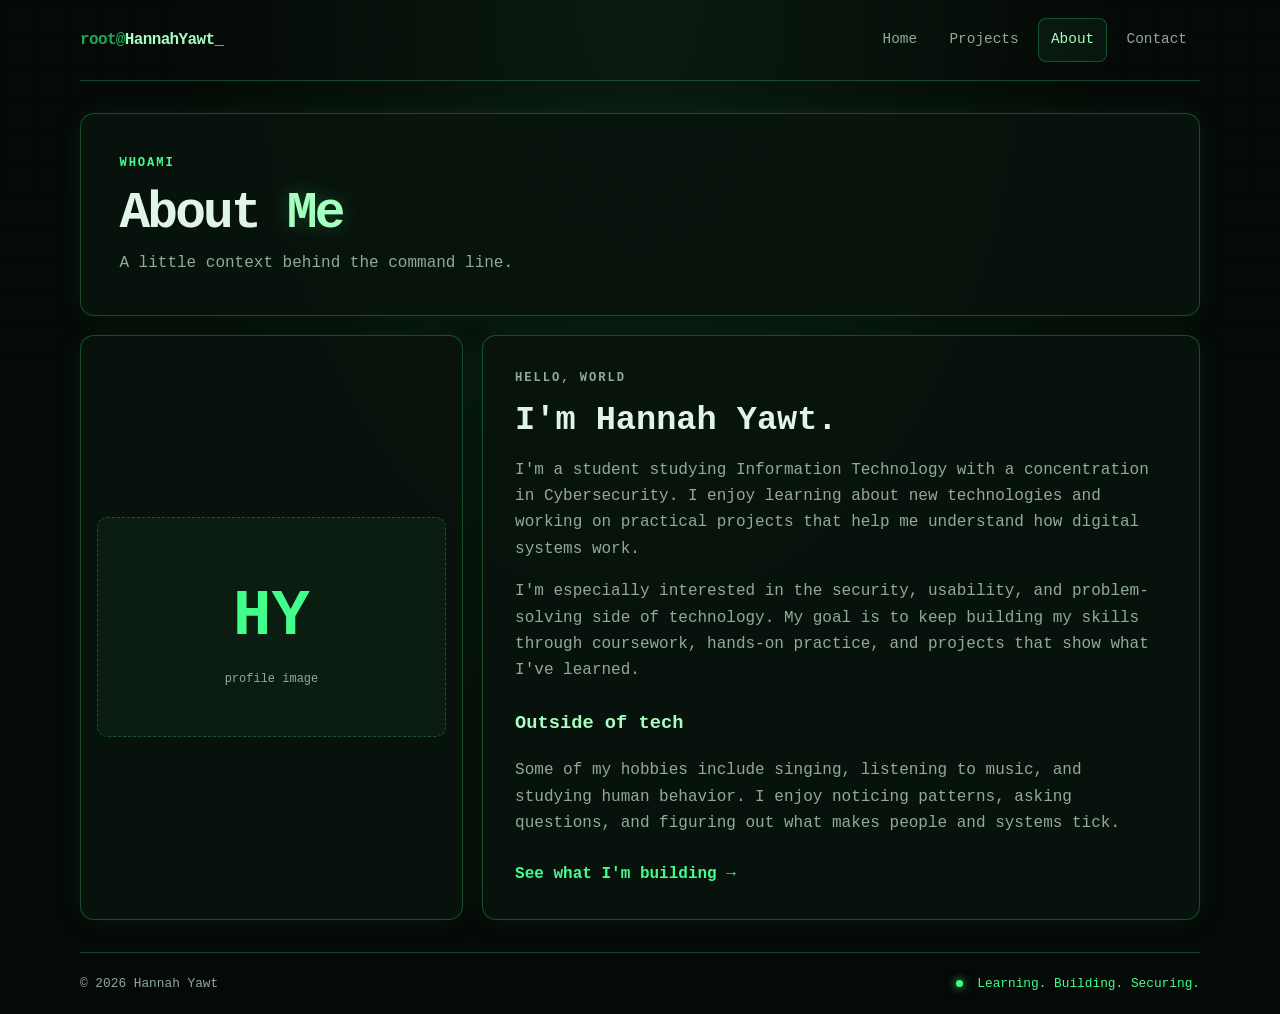
==== about.html @ 162d1207 "Add about.html with personal information" ====
<!DOCTYPE html>
<html lang="en">
<head>
  <meta charset="UTF-8"><meta name="viewport" content="width=device-width, initial-scale=1.0">
  <meta name="description" content="Learn about Hannah Yawt, an Information Technology student focusing on cybersecurity.">
  <title>About | Hannah Yawt</title><link rel="stylesheet" href="style.css"><script src="script.js" defer></script>
</head>
<body>
  <div class="matrix-overlay" aria-hidden="true"></div>
  <header class="site-header"><a class="brand" href="index.html"><span class="prompt">root@</span>HannahYawt<span class="cursor">_</span></a><button class="menu-toggle" id="menu-toggle" aria-expanded="false" aria-controls="primary-nav">☰ Menu</button><nav class="primary-nav" id="primary-nav" aria-label="Main navigation"><a href="index.html">Home</a><a href="projects.html">Projects</a><a class="active" href="about.html">About</a><a href="contact.html">Contact</a></nav></header>
  <main class="container page-content">
    <section class="page-title panel"><p class="eyebrow">WHOAMI</p><h1>About <span class="neon">Me</span></h1><p class="muted">A little context behind the command line.</p></section>
    <section class="about-layout">
      <div class="panel about-image-wrap"><img class="profile-image" src="profile.pic.JPEG" alt="Hannah smiling in a blue shirt" onerror="this.style.display='none'; document.getElementById('profile-placeholder').hidden=false;"><div id="profile-placeholder" class="profile-placeholder" hidden>HY<span>profile image</span></div></div>
      <article class="panel content-panel"><p class="eyebrow">HELLO, WORLD</p><h2>I'm Hannah Yawt.</h2><p>I'm a student studying Information Technology with a concentration in Cybersecurity. I enjoy learning about new technologies and working on practical projects that help me understand how digital systems work.</p><p>I'm especially interested in the security, usability, and problem-solving side of technology. My goal is to keep building my skills through coursework, hands-on practice, and projects that show what I've learned.</p><h3>Outside of tech</h3><p>Some of my hobbies include singing, listening to music, and studying human behavior. I enjoy noticing patterns, asking questions, and figuring out what makes people and systems tick.</p><a class="text-link" href="projects.html">See what I'm building →</a></article>
    </section>
  </main>
  <footer class="site-footer"><p>© 2026 Hannah Yawt</p><p class="footer-status"><span class="status-dot"></span> Learning. Building. Securing.</p></footer>
</body>
</html>
---- style.css ----
/* Hannah Yawt — Matrix-inspired responsive portfolio
   Assignment concepts: Flexbox, CSS Grid, responsive media queries. */
:root {
  --bg: #050907;
  --panel: rgba(9, 20, 14, 0.92);
  --panel-light: rgba(12, 31, 19, 0.88);
  --green: #42ff8b;
  --green-bright: #a5ffbf;
  --green-dim: #1ba957;
  --text: #e0f5e7;
  --muted: #91aa99;
  --border: rgba(66, 255, 139, 0.25);
  --shadow: 0 0 28px rgba(25, 255, 110, 0.08);
  --radius: 14px;
  --content-width: 1120px;
}
* { box-sizing: border-box; }
html { scroll-behavior: smooth; }
body {
  margin: 0; min-height: 100vh; display: flex; flex-direction: column;
  background: radial-gradient(ellipse at top, #0a1b10 0%, var(--bg) 52%);
  color: var(--text); font-family: "Consolas", "SFMono-Regular", "Courier New", monospace;
  line-height: 1.65;
}
a { color: var(--green); text-decoration: none; }
a:hover, a:focus-visible { color: var(--green-bright); text-shadow: 0 0 10px rgba(66,255,139,.35); }
button, input { font: inherit; }
button, a { -webkit-tap-highlight-color: transparent; }
:focus-visible { outline: 2px solid var(--green-bright); outline-offset: 4px; }
.matrix-overlay { position: fixed; inset: 0; pointer-events: none; z-index: -1; opacity: .12; background-image: linear-gradient(rgba(66,255,139,.06) 1px, transparent 1px), linear-gradient(90deg, rgba(66,255,139,.04) 1px, transparent 1px); background-size: 32px 32px; mask-image: linear-gradient(to bottom, black, transparent 85%); }
.site-header { width: min(100% - 2rem, var(--content-width)); margin: 0 auto; padding: 1.15rem 0; display: flex; align-items: center; justify-content: space-between; gap: 1rem; border-bottom: 1px solid var(--border); }
.brand { font-weight: 800; color: var(--green-bright); letter-spacing: -.04em; white-space: nowrap; }
.prompt { color: var(--green-dim); }
.cursor { color: var(--green); animation: blink 1.1s steps(2, start) infinite; }
@keyframes blink { to { visibility: hidden; } }
.primary-nav { display: flex; align-items: center; flex-wrap: wrap; gap: .4rem; }
.primary-nav a { padding: .55rem .75rem; color: var(--muted); border: 1px solid transparent; border-radius: 8px; font-size: .9rem; }
.primary-nav a:hover, .primary-nav a.active { color: var(--green-bright); border-color: var(--border); background: rgba(66,255,139,.06); }
.menu-toggle { display: none; background: transparent; color: var(--green); border: 1px solid var(--border); border-radius: 8px; padding: .45rem .65rem; cursor: pointer; }
.container { width: min(100% - 2rem, var(--content-width)); margin: 0 auto; flex: 1; }
.hero { margin-top: 2.2rem; padding: clamp(1.5rem, 5vw, 4rem); }
.panel { background: var(--panel); border: 1px solid var(--border); border-radius: var(--radius); box-shadow: var(--shadow); }
.eyebrow { color: var(--green); letter-spacing: .16em; font-size: .76rem; font-weight: 700; }
h1, h2, h3, p { margin-top: 0; }
h1 { font-size: clamp(2.1rem, 6vw, 4.1rem); line-height: 1.12; margin-bottom: 1rem; letter-spacing: -.055em; }
h2 { line-height: 1.25; font-size: clamp(1.45rem, 3vw, 2.1rem); }
h3 { color: var(--green-bright); }
.neon { color: var(--green-bright); text-shadow: 0 0 22px rgba(66,255,139,.23); }
.hero-copy { font-size: clamp(1.05rem, 2vw, 1.3rem); color: var(--green-bright); margin-bottom: .4rem; }
.muted { color: var(--muted); }
.hero-actions, .contact-links { display: flex; flex-wrap: wrap; gap: .8rem; margin-top: 1.5rem; }
.button { display: inline-flex; align-items: center; justify-content: center; gap: .5rem; background: var(--green); color: #041008; font-weight: 800; padding: .75rem 1rem; border: 1px solid var(--green); border-radius: 8px; transition: transform .15s ease, box-shadow .15s ease; }
.button:hover { color: #041008; transform: translateY(-2px); box-shadow: 0 0 22px rgba(66,255,139,.25); }
.button-ghost { color: var(--green); background: transparent; }
.button-ghost:hover { color: var(--green-bright); }
.terminal { margin-top: 1.25rem; overflow: hidden; }
.terminal-bar { display: flex; align-items: center; gap: .8rem; padding: .8rem 1rem; background: rgba(66,255,139,.07); border-bottom: 1px solid var(--border); color: var(--muted); font-size: .82rem; }
.terminal-dots { display: flex; gap: .35rem; }
.terminal-dots i { display: block; width: .58rem; height: .58rem; border-radius: 50%; background: var(--green-dim); }
.terminal-dots i:nth-child(2) { opacity: .65; }.terminal-dots i:nth-child(3) { opacity: .35; }
.terminal-status { margin-left: auto; color: var(--green); font-size: .72rem; }
.terminal-body { padding: 1.1rem; }
.terminal-intro { color: var(--muted); }
.terminal-output { min-height: 2rem; overflow-wrap: anywhere; }
.terminal-output p { margin-bottom: .5rem; }
.terminal-user { color: var(--green); font-weight: 700; }
code { color: var(--green-bright); background: rgba(66,255,139,.08); border-radius: 4px; padding: .1rem .3rem; }
.terminal-form { display: flex; align-items: center; gap: .6rem; border-top: 1px solid var(--border); padding-top: .9rem; margin-top: .9rem; }
.terminal-form input { min-width: 0; flex: 1; border: 0; outline: 0; background: transparent; color: var(--text); padding: .3rem; }
.terminal-form input::placeholder { color: #627e6b; }
.run-button { background: transparent; color: var(--green); border: 1px solid var(--border); border-radius: 6px; padding: .35rem .6rem; cursor: pointer; }
.run-button:hover { background: rgba(66,255,139,.1); }
.terminal-note, .small-text { color: #718c79; font-size: .75rem; margin: .9rem 0 0; }
.section-block { margin-top: 3.5rem; }
.section-heading { margin-bottom: 1rem; }
.section-heading h2 { margin-bottom: 0; }
.card-grid { display: grid; grid-template-columns: repeat(3, minmax(0, 1fr)); gap: 1rem; }
.feature-card, .project-card { padding: 1.35rem; min-width: 0; }
.feature-card p, .project-card p, .content-panel p { color: var(--muted); }
.card-icon { display: inline-flex; align-items: center; justify-content: center; width: 2.5rem; height: 2.5rem; margin-bottom: 1rem; border: 1px solid var(--border); border-radius: 10px; color: var(--green); font-size: 1.4rem; }
.callout { margin: 2.2rem 0 3rem; padding: 1.5rem; display: flex; justify-content: space-between; align-items: center; gap: 1.5rem; }
.callout h2 { margin-bottom: .5rem; }.callout p:last-child { margin-bottom: 0; }
.site-footer { width: min(100% - 2rem, var(--content-width)); margin: 2rem auto 0; padding: 1.25rem 0; display: flex; justify-content: space-between; align-items: center; gap: 1rem; flex-wrap: wrap; border-top: 1px solid var(--border); color: var(--muted); font-size: .8rem; }
.site-footer p { margin: 0; }.footer-divider { color: var(--green-dim); padding: 0 .35rem; }.footer-status { color: var(--green); }.status-dot { display: inline-block; width: .45rem; height: .45rem; background: var(--green); border-radius: 50%; margin-right: .4rem; box-shadow: 0 0 8px var(--green); }
.page-content { padding-top: 2rem; }
.page-title { padding: clamp(1.3rem, 4vw, 2.4rem); margin-bottom: 1.2rem; }
.page-title h1 { font-size: clamp(2rem, 5vw, 3.2rem); margin-bottom: .5rem; }.page-title p:last-child { margin-bottom: 0; }
.about-layout, .contact-layout { display: grid; grid-template-columns: minmax(220px, .8fr) minmax(0, 1.5fr); gap: 1.2rem; align-items: stretch; }
.about-image-wrap { padding: 1rem; display: flex; align-items: center; justify-content: center; min-height: 280px; }
.profile-image { display: block; width: 100%; max-height: 420px; object-fit: cover; border-radius: 10px; border: 1px solid var(--border); }
.profile-placeholder { min-height: 220px; width: 100%; display: flex; flex-direction: column; justify-content: center; align-items: center; color: var(--green); font-size: 4rem; font-weight: 800; background: var(--panel-light); border: 1px dashed var(--border); border-radius: 10px; }
.profile-placeholder span { font-size: .75rem; color: var(--muted); font-weight: 400; }
.content-panel { padding: clamp(1.2rem, 3vw, 2rem); }.content-panel h2 { margin-bottom: .9rem; }.content-panel h3 { margin-top: 1.5rem; }
.text-link { display: inline-block; margin-top: .5rem; font-weight: 700; }
.project-topline { display: flex; justify-content: space-between; align-items: center; gap: .5rem; margin-bottom: 1rem; }
.project-type { color: var(--green); font-size: .7rem; letter-spacing: .1em; }.project-symbol { color: #41694e; font-size: 1.2rem; }
.project-card h2 { font-size: 1.35rem; }.project-grid { margin-bottom: 1rem; }
.tag-list { display: flex; flex-wrap: wrap; gap: .45rem; list-style: none; padding: 0; margin: 1rem 0; }
.tag-list li { color: var(--green-bright); border: 1px solid var(--border); border-radius: 5px; padding: .18rem .45rem; font-size: .72rem; }
.edit-note { color: var(--muted); font-size: .8rem; }
.contact-layout { grid-template-columns: minmax(0, 1.5fr) minmax(220px, .8fr); }.contact-aside { padding: 1.4rem; }.contact-aside p { color: var(--muted); }
.sr-only { position: absolute; width: 1px; height: 1px; padding: 0; margin: -1px; overflow: hidden; clip: rect(0,0,0,0); white-space: nowrap; border: 0; }
@media (max-width: 760px) {
  .site-header { flex-wrap: wrap; }
  .menu-toggle { display: block; }
  .primary-nav { display: none; width: 100%; flex-direction: column; align-items: stretch; padding-top: .5rem; }
  .primary-nav.open { display: flex; }
  .primary-nav a { padding: .75rem; }
  .card-grid { grid-template-columns: repeat(2, minmax(0, 1fr)); }
  .about-layout, .contact-layout { grid-template-columns: 1fr; }
  .about-image-wrap { min-height: 220px; }
  .profile-image { max-height: 360px; width: auto; max-width: 100%; }
  .callout { align-items: flex-start; flex-direction: column; }
}
@media (max-width: 520px) {
  .container, .site-header, .site-footer { width: min(100% - 1.1rem, var(--content-width)); }
  .site-header { padding: .8rem 0; }
  .brand { font-size: .92rem; }
  .hero { margin-top: 1rem; padding: 1.2rem; }
  .card-grid { grid-template-columns: 1fr; }
  .terminal-bar { gap: .45rem; padding: .7rem; font-size: .7rem; }
  .terminal-form { flex-wrap: wrap; }
  .terminal-form input { flex-basis: 55%; }
  .run-button { margin-left: auto; }
  .hero-actions .button { width: 100%; }
  .site-footer { align-items: flex-start; flex-direction: column; }
}
@media (prefers-reduced-motion: reduce) {
  *, *::before, *::after { scroll-behavior: auto !important; animation-duration: .01ms !important; animation-iteration-count: 1 !important; transition-duration: .01ms !important; }
}
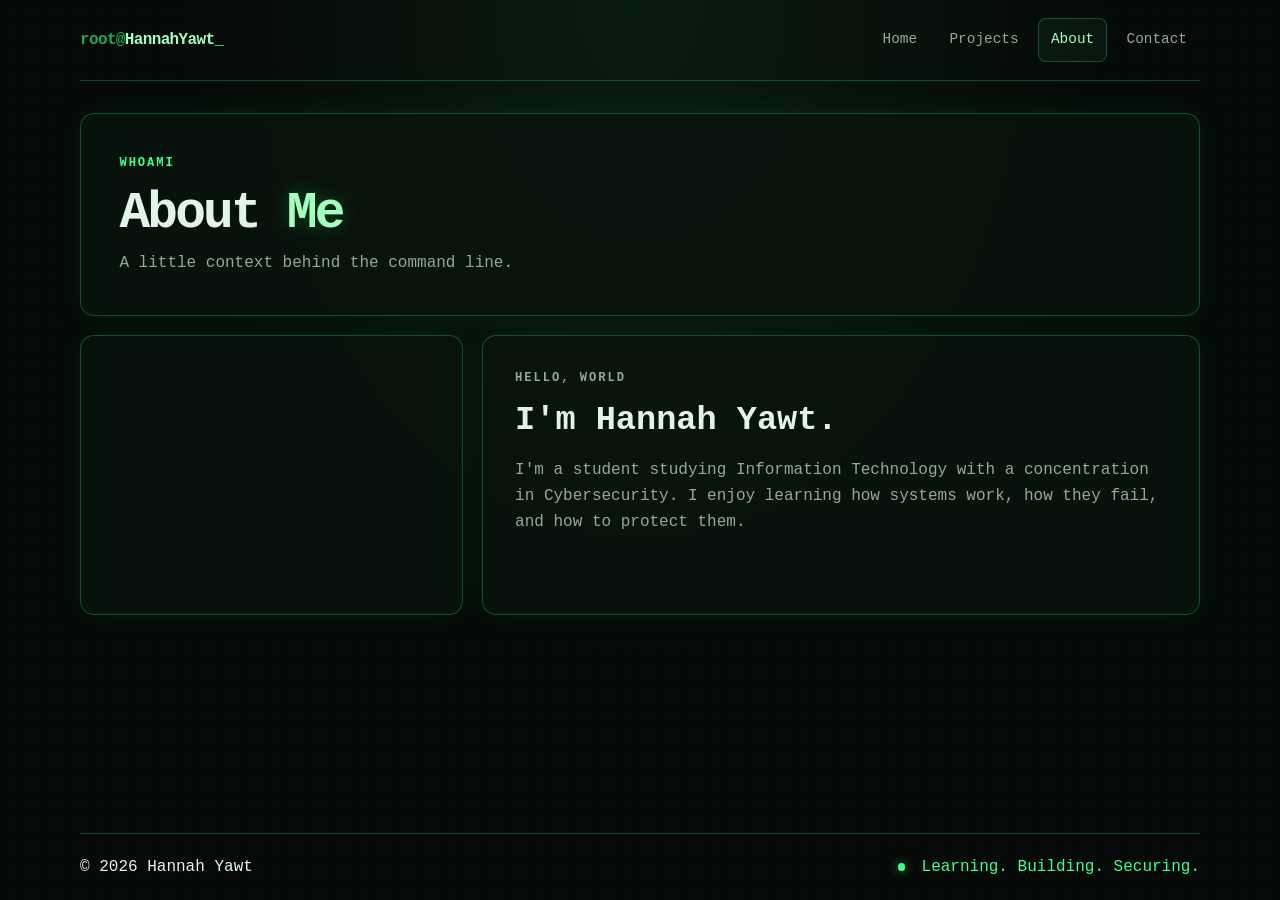
==== commit 849e9e34: "Improve accessibility across all portfolio pages by adding clear menu labels and descriptive aria-la" ====
--- a/about.html
+++ b/about.html
@@ -7,12 +7,12 @@
 </head>
 <body>
   <div class="matrix-overlay" aria-hidden="true"></div>
-  <header class="site-header"><a class="brand" href="index.html"><span class="prompt">root@</span>HannahYawt<span class="cursor">_</span></a><button class="menu-toggle" id="menu-toggle" aria-expanded="false" aria-controls="primary-nav">☰ Menu</button><nav class="primary-nav" id="primary-nav" aria-label="Main navigation"><a href="index.html">Home</a><a href="projects.html">Projects</a><a class="active" href="about.html">About</a><a href="contact.html">Contact</a></nav></header>
+  <header class="site-header"><a class="brand" href="index.html"><span class="prompt">root@</span>HannahYawt<span class="cursor">_</span></a><button class="menu-toggle" id="menu-toggle" aria-controls="primary-nav" aria-expanded="false" aria-label="Toggle Navigation Menu"><span class="menu-icon" aria-hidden="true">☰</span> Menu</button><nav class="primary-nav" id="primary-nav" aria-label="Main navigation"><a href="index.html">Home</a><a href="projects.html">Projects</a><a class="active" href="about.html">About</a><a href="contact.html">Contact</a></nav></header>
   <main class="container page-content">
     <section class="page-title panel"><p class="eyebrow">WHOAMI</p><h1>About <span class="neon">Me</span></h1><p class="muted">A little context behind the command line.</p></section>
     <section class="about-layout">
-      <div class="panel about-image-wrap"><img class="profile-image" src="profile.pic.JPEG" alt="Hannah smiling in a blue shirt" onerror="this.style.display='none'; document.getElementById('profile-placeholder').hidden=false;"><div id="profile-placeholder" class="profile-placeholder" hidden>HY<span>profile image</span></div></div>
-      <article class="panel content-panel"><p class="eyebrow">HELLO, WORLD</p><h2>I'm Hannah Yawt.</h2><p>I'm a student studying Information Technology with a concentration in Cybersecurity. I enjoy learning about new technologies and working on practical projects that help me understand how digital systems work.</p><p>I'm especially interested in the security, usability, and problem-solving side of technology. My goal is to keep building my skills through coursework, hands-on practice, and projects that show what I've learned.</p><h3>Outside of tech</h3><p>Some of my hobbies include singing, listening to music, and studying human behavior. I enjoy noticing patterns, asking questions, and figuring out what makes people and systems tick.</p><a class="text-link" href="projects.html">See what I'm building →</a></article>
+      <div class="panel about-image-wrap"><img class="profile-image" src="profile.pic.JPEG" alt="Hannah smiling in a blue shirt" onerror="this.style.display='none'; document.getElementById('profile-fallback').style.display='block';"></div>
+      <article class="panel content-panel"><p class="eyebrow">HELLO, WORLD</p><h2>I'm Hannah Yawt.</h2><p>I'm a student studying Information Technology with a concentration in Cybersecurity. I enjoy learning how systems work, how they fail, and how to protect them.</p></article>
     </section>
   </main>
   <footer class="site-footer"><p>© 2026 Hannah Yawt</p><p class="footer-status"><span class="status-dot"></span> Learning. Building. Securing.</p></footer>
--- a/style.css
+++ b/style.css
@@ -27,7 +27,7 @@
 button, input { font: inherit; }
 button, a { -webkit-tap-highlight-color: transparent; }
 :focus-visible { outline: 2px solid var(--green-bright); outline-offset: 4px; }
-.matrix-overlay { position: fixed; inset: 0; pointer-events: none; z-index: -1; opacity: .12; background-image: linear-gradient(rgba(66,255,139,.06) 1px, transparent 1px), linear-gradient(90deg, rgba(66,255,139,.04) 1px, transparent 1px); background-size: 32px 32px; mask-image: linear-gradient(to bottom, black, transparent 85%); }
+.matrix-overlay { position: fixed; inset: 0; pointer-events: none; z-index: -1; opacity: .12; background-image: linear-gradient(rgba(66,255,139,.06) 1px, transparent 1px), linear-gradient(90deg, rgba(66,255,139,.06) 1px, transparent 1px); background-size: 22px 22px; }
 .site-header { width: min(100% - 2rem, var(--content-width)); margin: 0 auto; padding: 1.15rem 0; display: flex; align-items: center; justify-content: space-between; gap: 1rem; border-bottom: 1px solid var(--border); }
 .brand { font-weight: 800; color: var(--green-bright); letter-spacing: -.04em; white-space: nowrap; }
 .prompt { color: var(--green-dim); }
@@ -49,7 +49,7 @@
 .hero-copy { font-size: clamp(1.05rem, 2vw, 1.3rem); color: var(--green-bright); margin-bottom: .4rem; }
 .muted { color: var(--muted); }
 .hero-actions, .contact-links { display: flex; flex-wrap: wrap; gap: .8rem; margin-top: 1.5rem; }
-.button { display: inline-flex; align-items: center; justify-content: center; gap: .5rem; background: var(--green); color: #041008; font-weight: 800; padding: .75rem 1rem; border: 1px solid var(--green); border-radius: 8px; transition: transform .15s ease, box-shadow .15s ease; }
+.button { display: inline-flex; align-items: center; justify-content: center; gap: .5rem; background: var(--green); color: #041008; font-weight: 800; padding: .75rem 1rem; border: 1px solid var(--green); border-radius: 10px; transition: transform .2s ease, box-shadow .2s ease; }
 .button:hover { color: #041008; transform: translateY(-2px); box-shadow: 0 0 22px rgba(66,255,139,.25); }
 .button-ghost { color: var(--green); background: transparent; }
 .button-ghost:hover { color: var(--green-bright); }
@@ -77,18 +77,18 @@
 .card-grid { display: grid; grid-template-columns: repeat(3, minmax(0, 1fr)); gap: 1rem; }
 .feature-card, .project-card { padding: 1.35rem; min-width: 0; }
 .feature-card p, .project-card p, .content-panel p { color: var(--muted); }
-.card-icon { display: inline-flex; align-items: center; justify-content: center; width: 2.5rem; height: 2.5rem; margin-bottom: 1rem; border: 1px solid var(--border); border-radius: 10px; color: var(--green); font-size: 1.4rem; }
+.card-icon { display: inline-flex; align-items: center; justify-content: center; width: 2.5rem; height: 2.5rem; margin-bottom: 1rem; border: 1px solid var(--border); border-radius: 10px; color: var(--green-bright); background: rgba(66,255,139,.06); font-size: 1.2rem; }
 .callout { margin: 2.2rem 0 3rem; padding: 1.5rem; display: flex; justify-content: space-between; align-items: center; gap: 1.5rem; }
 .callout h2 { margin-bottom: .5rem; }.callout p:last-child { margin-bottom: 0; }
-.site-footer { width: min(100% - 2rem, var(--content-width)); margin: 2rem auto 0; padding: 1.25rem 0; display: flex; justify-content: space-between; align-items: center; gap: 1rem; flex-wrap: wrap; border-top: 1px solid var(--border); color: var(--muted); font-size: .8rem; }
-.site-footer p { margin: 0; }.footer-divider { color: var(--green-dim); padding: 0 .35rem; }.footer-status { color: var(--green); }.status-dot { display: inline-block; width: .45rem; height: .45rem; background: var(--green); border-radius: 50%; margin-right: .4rem; box-shadow: 0 0 8px var(--green); }
+.site-footer { width: min(100% - 2rem, var(--content-width)); margin: 2rem auto 0; padding: 1.25rem 0; display: flex; justify-content: space-between; align-items: center; gap: 1rem; flex-wrap: wrap; border-top: 1px solid var(--border); }
+.site-footer p { margin: 0; }.footer-divider { color: var(--green-dim); padding: 0 .35rem; }.footer-status { color: var(--green); }.status-dot { display: inline-block; width: .45rem; height: .45rem; border-radius: 50%; background: var(--green); margin-right: .45rem; box-shadow: 0 0 12px rgba(66,255,139,.6); }
 .page-content { padding-top: 2rem; }
 .page-title { padding: clamp(1.3rem, 4vw, 2.4rem); margin-bottom: 1.2rem; }
 .page-title h1 { font-size: clamp(2rem, 5vw, 3.2rem); margin-bottom: .5rem; }.page-title p:last-child { margin-bottom: 0; }
 .about-layout, .contact-layout { display: grid; grid-template-columns: minmax(220px, .8fr) minmax(0, 1.5fr); gap: 1.2rem; align-items: stretch; }
 .about-image-wrap { padding: 1rem; display: flex; align-items: center; justify-content: center; min-height: 280px; }
 .profile-image { display: block; width: 100%; max-height: 420px; object-fit: cover; border-radius: 10px; border: 1px solid var(--border); }
-.profile-placeholder { min-height: 220px; width: 100%; display: flex; flex-direction: column; justify-content: center; align-items: center; color: var(--green); font-size: 4rem; font-weight: 800; background: var(--panel-light); border: 1px dashed var(--border); border-radius: 10px; }
+.profile-placeholder { min-height: 220px; width: 100%; display: flex; flex-direction: column; justify-content: center; align-items: center; color: var(--green); font-size: 4rem; font-weight: 800; border: 1px solid var(--border); border-radius: 10px; background: rgba(66,255,139,.04); }
 .profile-placeholder span { font-size: .75rem; color: var(--muted); font-weight: 400; }
 .content-panel { padding: clamp(1.2rem, 3vw, 2rem); }.content-panel h2 { margin-bottom: .9rem; }.content-panel h3 { margin-top: 1.5rem; }
 .text-link { display: inline-block; margin-top: .5rem; font-weight: 700; }
@@ -97,6 +97,13 @@
 .project-card h2 { font-size: 1.35rem; }.project-grid { margin-bottom: 1rem; }
 .tag-list { display: flex; flex-wrap: wrap; gap: .45rem; list-style: none; padding: 0; margin: 1rem 0; }
 .tag-list li { color: var(--green-bright); border: 1px solid var(--border); border-radius: 5px; padding: .18rem .45rem; font-size: .72rem; }
+.project-progress { margin-top: 1.2rem; }
+.tiny-eyebrow { letter-spacing: .12em; font-size: .62rem; margin-bottom: .65rem; }
+.snippet-row { display: grid; grid-template-columns: repeat(3, minmax(0, 1fr)); gap: .6rem; }
+.code-block { background: rgba(8, 17, 12, 0.8); border: 1px solid var(--border); border-radius: 8px; padding: .55rem .6rem; overflow: hidden; }
+.code-block span { display: inline-block; color: var(--green-dim); font-size: .68rem; letter-spacing: .08em; margin-bottom: .35rem; }
+.code-block pre { margin: 0; white-space: pre-wrap; word-break: break-word; font-size: .68rem; line-height: 1.5; color: var(--green-bright); }
+.project-note { margin-top: 1rem; margin-bottom: 0; }
 .edit-note { color: var(--muted); font-size: .8rem; }
 .contact-layout { grid-template-columns: minmax(0, 1.5fr) minmax(220px, .8fr); }.contact-aside { padding: 1.4rem; }.contact-aside p { color: var(--muted); }
 .sr-only { position: absolute; width: 1px; height: 1px; padding: 0; margin: -1px; overflow: hidden; clip: rect(0,0,0,0); white-space: nowrap; border: 0; }
@@ -111,6 +118,7 @@
   .about-image-wrap { min-height: 220px; }
   .profile-image { max-height: 360px; width: auto; max-width: 100%; }
   .callout { align-items: flex-start; flex-direction: column; }
+  .snippet-row { grid-template-columns: 1fr; }
 }
 @media (max-width: 520px) {
   .container, .site-header, .site-footer { width: min(100% - 1.1rem, var(--content-width)); }
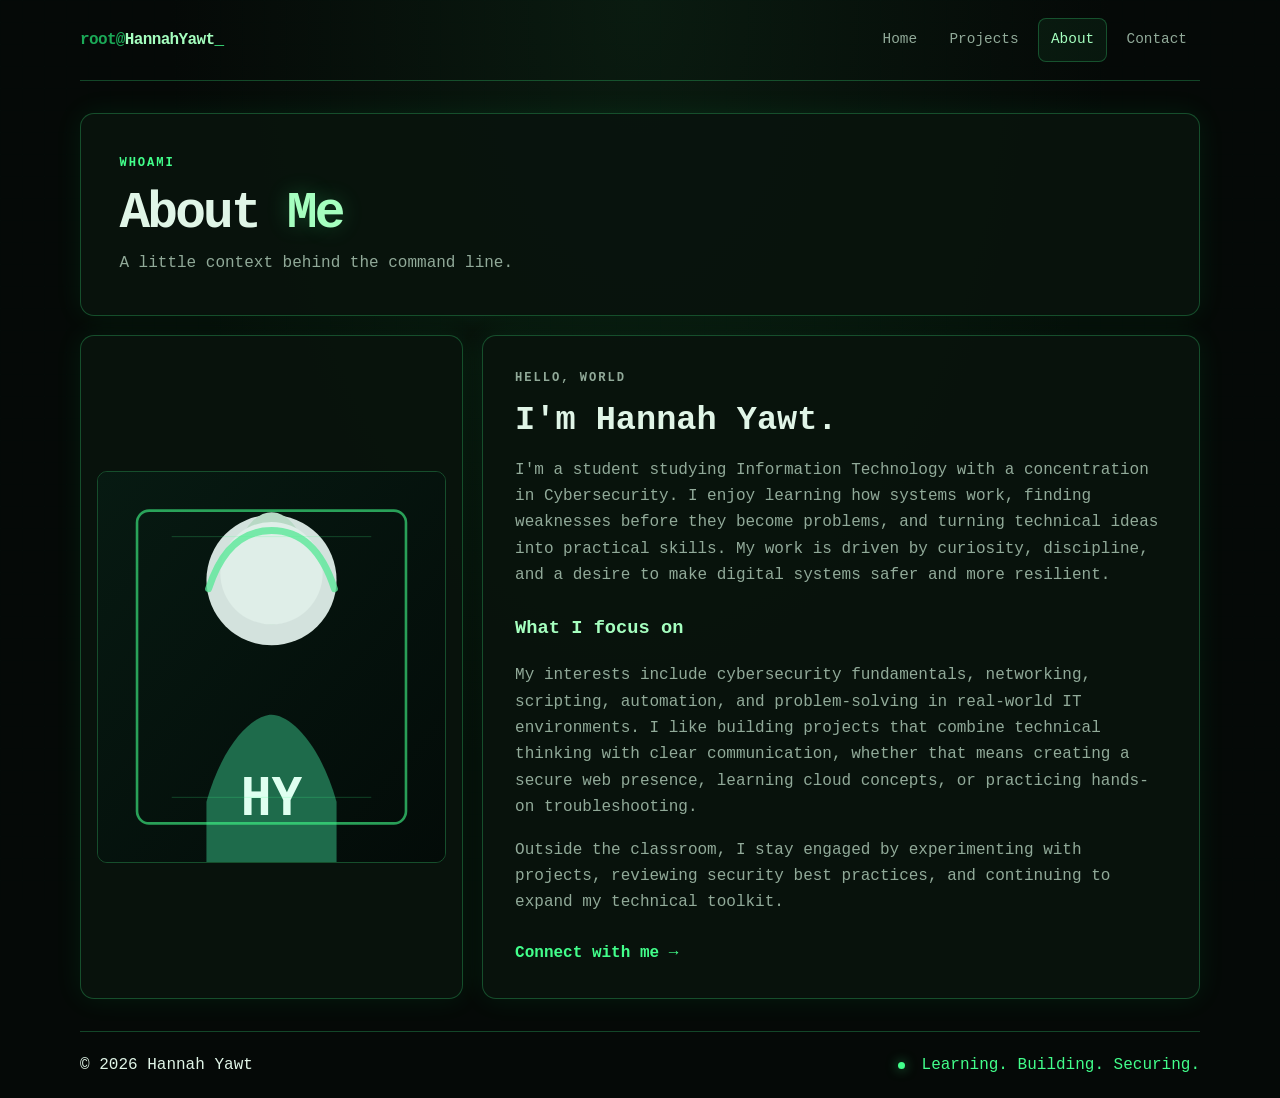
==== commit 06241212: "Fix broken About Me image by replacing the missing asset with a valid local profile placeholder imag" ====
--- a/about.html
+++ b/about.html
@@ -7,12 +7,15 @@
 </head>
 <body>
   <div class="matrix-overlay" aria-hidden="true"></div>
-  <header class="site-header"><a class="brand" href="index.html"><span class="prompt">root@</span>HannahYawt<span class="cursor">_</span></a><button class="menu-toggle" id="menu-toggle" aria-controls="primary-nav" aria-expanded="false" aria-label="Toggle Navigation Menu"><span class="menu-icon" aria-hidden="true">☰</span> Menu</button><nav class="primary-nav" id="primary-nav" aria-label="Main navigation"><a href="index.html">Home</a><a href="projects.html">Projects</a><a class="active" href="about.html">About</a><a href="contact.html">Contact</a></nav></header>
+  <header class="site-header"><a class="brand" href="index.html"><span class="prompt">root@</span>HannahYawt<span class="cursor">_</span></a><button class="menu-toggle" id="menu-toggle" aria-controls="primary-nav" aria-expanded="false" aria-label="Toggle navigation">Menu</button><nav class="primary-nav" id="primary-nav" aria-label="Main navigation"><a href="index.html">Home</a><a href="projects.html">Projects</a><a href="about.html" class="active">About</a><a href="contact.html">Contact</a></nav></header>
   <main class="container page-content">
     <section class="page-title panel"><p class="eyebrow">WHOAMI</p><h1>About <span class="neon">Me</span></h1><p class="muted">A little context behind the command line.</p></section>
     <section class="about-layout">
-      <div class="panel about-image-wrap"><img class="profile-image" src="profile.pic.JPEG" alt="Hannah smiling in a blue shirt" onerror="this.style.display='none'; document.getElementById('profile-fallback').style.display='block';"></div>
-      <article class="panel content-panel"><p class="eyebrow">HELLO, WORLD</p><h2>I'm Hannah Yawt.</h2><p>I'm a student studying Information Technology with a concentration in Cybersecurity. I enjoy learning how systems work, how they fail, and how to protect them.</p></article>
+      <div class="panel about-image-wrap">
+        <img class="profile-image" src="profile-picture.svg" alt="Hannah smiling in a blue shirt" onerror="this.style.display='none'; document.getElementById('profile-placeholder').style.display='flex';">
+        <div class="profile-placeholder" id="profile-placeholder" aria-label="Profile picture placeholder" style="display:none;"><span>HY</span></div>
+      </div>
+      <article class="panel content-panel"><p class="eyebrow">HELLO, WORLD</p><h2>I'm Hannah Yawt.</h2><p>I'm a student studying Information Technology with a concentration in Cybersecurity. I enjoy learning how systems work, finding weaknesses before they become problems, and turning technical ideas into practical skills. My work is driven by curiosity, discipline, and a desire to make digital systems safer and more resilient.</p><h3>What I focus on</h3><p>My interests include cybersecurity fundamentals, networking, scripting, automation, and problem-solving in real-world IT environments. I like building projects that combine technical thinking with clear communication, whether that means creating a secure web presence, learning cloud concepts, or practicing hands-on troubleshooting.</p><p>Outside the classroom, I stay engaged by experimenting with projects, reviewing security best practices, and continuing to expand my technical toolkit.</p><a class="text-link" href="contact.html">Connect with me →</a></article>
     </section>
   </main>
   <footer class="site-footer"><p>© 2026 Hannah Yawt</p><p class="footer-status"><span class="status-dot"></span> Learning. Building. Securing.</p></footer>
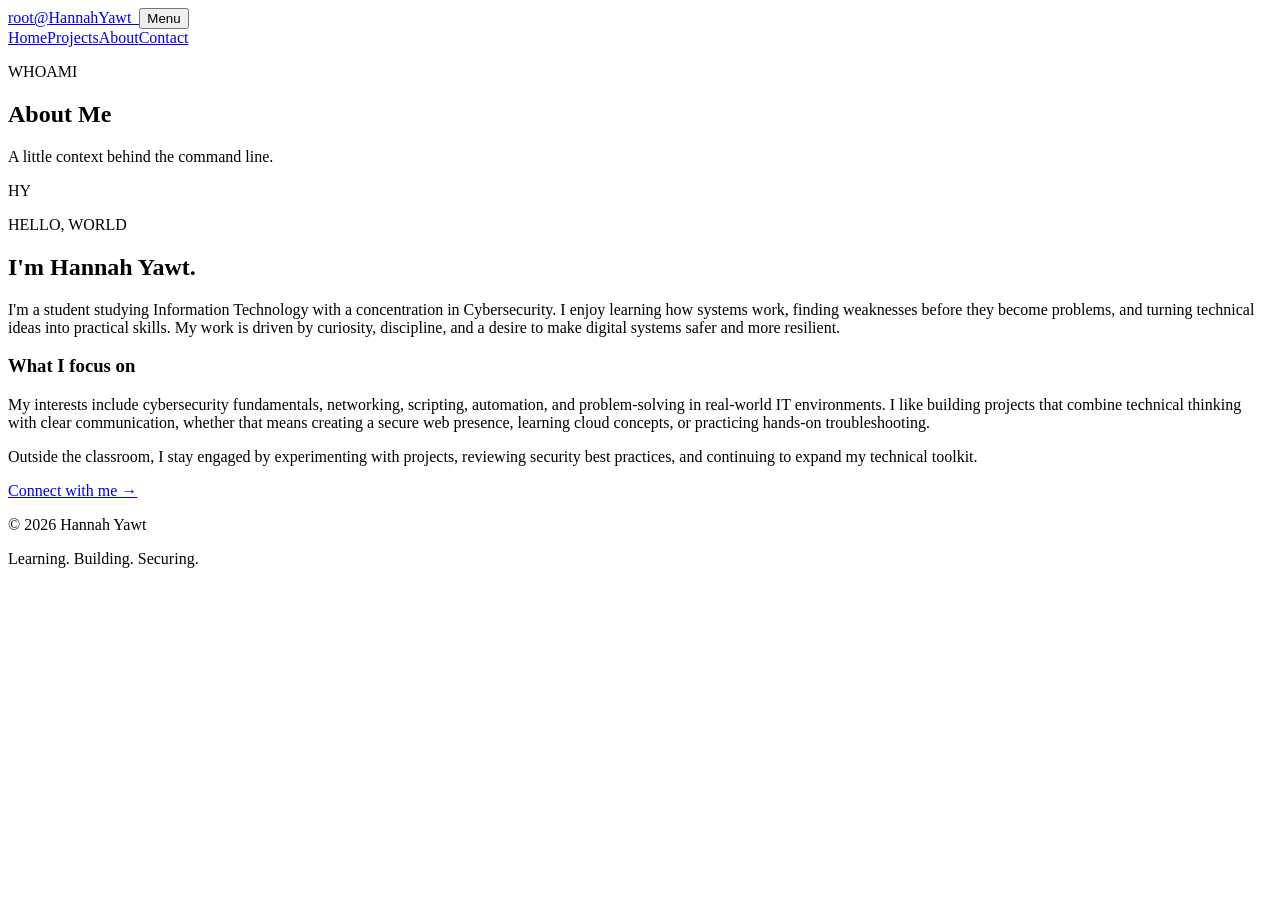
==== commit 1f5699fb: "Use a direct GitHub raw URL for the profile image so the About page reliably loads the asset in the " ====
--- a/about.html
+++ b/about.html
@@ -12,7 +12,7 @@
     <section class="page-title panel"><p class="eyebrow">WHOAMI</p><h1>About <span class="neon">Me</span></h1><p class="muted">A little context behind the command line.</p></section>
     <section class="about-layout">
       <div class="panel about-image-wrap">
-        <img class="profile-image" src="profile-picture.svg" alt="Hannah smiling in a blue shirt" onerror="this.style.display='none'; document.getElementById('profile-placeholder').style.display='flex';">
+        <img class="profile-image" src="https://raw.githubusercontent.com/YawtDevelopment/matrix-cybersecurity-portfolio/main/profile-picture.svg" alt="Hannah smiling in a blue shirt" onerror="this.style.display='none'; document.getElementById('profile-placeholder').style.display='flex';">
         <div class="profile-placeholder" id="profile-placeholder" aria-label="Profile picture placeholder" style="display:none;"><span>HY</span></div>
       </div>
       <article class="panel content-panel"><p class="eyebrow">HELLO, WORLD</p><h2>I'm Hannah Yawt.</h2><p>I'm a student studying Information Technology with a concentration in Cybersecurity. I enjoy learning how systems work, finding weaknesses before they become problems, and turning technical ideas into practical skills. My work is driven by curiosity, discipline, and a desire to make digital systems safer and more resilient.</p><h3>What I focus on</h3><p>My interests include cybersecurity fundamentals, networking, scripting, automation, and problem-solving in real-world IT environments. I like building projects that combine technical thinking with clear communication, whether that means creating a secure web presence, learning cloud concepts, or practicing hands-on troubleshooting.</p><p>Outside the classroom, I stay engaged by experimenting with projects, reviewing security best practices, and continuing to expand my technical toolkit.</p><a class="text-link" href="contact.html">Connect with me →</a></article>
--- a/style.css
+++ b/style.css
@@ -1,138 +1,428 @@
-/* Hannah Yawt — Matrix-inspired responsive portfolio
-   Assignment concepts: Flexbox, CSS Grid, responsive media queries. */
-:root {
-  --bg: #050907;
-  --panel: rgba(9, 20, 14, 0.92);
-  --panel-light: rgba(12, 31, 19, 0.88);
-  --green: #42ff8b;
-  --green-bright: #a5ffbf;
-  --green-dim: #1ba957;
-  --text: #e0f5e7;
-  --muted: #91aa99;
-  --border: rgba(66, 255, 139, 0.25);
-  --shadow: 0 0 28px rgba(25, 255, 110, 0.08);
-  --radius: 14px;
-  --content-width: 1120px;
-}
-* { box-sizing: border-box; }
-html { scroll-behavior: smooth; }
-body {
-  margin: 0; min-height: 100vh; display: flex; flex-direction: column;
-  background: radial-gradient(ellipse at top, #0a1b10 0%, var(--bg) 52%);
-  color: var(--text); font-family: "Consolas", "SFMono-Regular", "Courier New", monospace;
-  line-height: 1.65;
-}
-a { color: var(--green); text-decoration: none; }
-a:hover, a:focus-visible { color: var(--green-bright); text-shadow: 0 0 10px rgba(66,255,139,.35); }
-button, input { font: inherit; }
-button, a { -webkit-tap-highlight-color: transparent; }
-:focus-visible { outline: 2px solid var(--green-bright); outline-offset: 4px; }
-.matrix-overlay { position: fixed; inset: 0; pointer-events: none; z-index: -1; opacity: .12; background-image: linear-gradient(rgba(66,255,139,.06) 1px, transparent 1px), linear-gradient(90deg, rgba(66,255,139,.06) 1px, transparent 1px); background-size: 22px 22px; }
-.site-header { width: min(100% - 2rem, var(--content-width)); margin: 0 auto; padding: 1.15rem 0; display: flex; align-items: center; justify-content: space-between; gap: 1rem; border-bottom: 1px solid var(--border); }
-.brand { font-weight: 800; color: var(--green-bright); letter-spacing: -.04em; white-space: nowrap; }
-.prompt { color: var(--green-dim); }
-.cursor { color: var(--green); animation: blink 1.1s steps(2, start) infinite; }
-@keyframes blink { to { visibility: hidden; } }
-.primary-nav { display: flex; align-items: center; flex-wrap: wrap; gap: .4rem; }
-.primary-nav a { padding: .55rem .75rem; color: var(--muted); border: 1px solid transparent; border-radius: 8px; font-size: .9rem; }
-.primary-nav a:hover, .primary-nav a.active { color: var(--green-bright); border-color: var(--border); background: rgba(66,255,139,.06); }
-.menu-toggle { display: none; background: transparent; color: var(--green); border: 1px solid var(--border); border-radius: 8px; padding: .45rem .65rem; cursor: pointer; }
-.container { width: min(100% - 2rem, var(--content-width)); margin: 0 auto; flex: 1; }
-.hero { margin-top: 2.2rem; padding: clamp(1.5rem, 5vw, 4rem); }
-.panel { background: var(--panel); border: 1px solid var(--border); border-radius: var(--radius); box-shadow: var(--shadow); }
-.eyebrow { color: var(--green); letter-spacing: .16em; font-size: .76rem; font-weight: 700; }
-h1, h2, h3, p { margin-top: 0; }
-h1 { font-size: clamp(2.1rem, 6vw, 4.1rem); line-height: 1.12; margin-bottom: 1rem; letter-spacing: -.055em; }
-h2 { line-height: 1.25; font-size: clamp(1.45rem, 3vw, 2.1rem); }
-h3 { color: var(--green-bright); }
-.neon { color: var(--green-bright); text-shadow: 0 0 22px rgba(66,255,139,.23); }
-.hero-copy { font-size: clamp(1.05rem, 2vw, 1.3rem); color: var(--green-bright); margin-bottom: .4rem; }
-.muted { color: var(--muted); }
-.hero-actions, .contact-links { display: flex; flex-wrap: wrap; gap: .8rem; margin-top: 1.5rem; }
-.button { display: inline-flex; align-items: center; justify-content: center; gap: .5rem; background: var(--green); color: #041008; font-weight: 800; padding: .75rem 1rem; border: 1px solid var(--green); border-radius: 10px; transition: transform .2s ease, box-shadow .2s ease; }
-.button:hover { color: #041008; transform: translateY(-2px); box-shadow: 0 0 22px rgba(66,255,139,.25); }
-.button-ghost { color: var(--green); background: transparent; }
-.button-ghost:hover { color: var(--green-bright); }
-.terminal { margin-top: 1.25rem; overflow: hidden; }
-.terminal-bar { display: flex; align-items: center; gap: .8rem; padding: .8rem 1rem; background: rgba(66,255,139,.07); border-bottom: 1px solid var(--border); color: var(--muted); font-size: .82rem; }
-.terminal-dots { display: flex; gap: .35rem; }
-.terminal-dots i { display: block; width: .58rem; height: .58rem; border-radius: 50%; background: var(--green-dim); }
-.terminal-dots i:nth-child(2) { opacity: .65; }.terminal-dots i:nth-child(3) { opacity: .35; }
-.terminal-status { margin-left: auto; color: var(--green); font-size: .72rem; }
-.terminal-body { padding: 1.1rem; }
-.terminal-intro { color: var(--muted); }
-.terminal-output { min-height: 2rem; overflow-wrap: anywhere; }
-.terminal-output p { margin-bottom: .5rem; }
-.terminal-user { color: var(--green); font-weight: 700; }
-code { color: var(--green-bright); background: rgba(66,255,139,.08); border-radius: 4px; padding: .1rem .3rem; }
-.terminal-form { display: flex; align-items: center; gap: .6rem; border-top: 1px solid var(--border); padding-top: .9rem; margin-top: .9rem; }
-.terminal-form input { min-width: 0; flex: 1; border: 0; outline: 0; background: transparent; color: var(--text); padding: .3rem; }
-.terminal-form input::placeholder { color: #627e6b; }
-.run-button { background: transparent; color: var(--green); border: 1px solid var(--border); border-radius: 6px; padding: .35rem .6rem; cursor: pointer; }
-.run-button:hover { background: rgba(66,255,139,.1); }
-.terminal-note, .small-text { color: #718c79; font-size: .75rem; margin: .9rem 0 0; }
-.section-block { margin-top: 3.5rem; }
-.section-heading { margin-bottom: 1rem; }
-.section-heading h2 { margin-bottom: 0; }
-.card-grid { display: grid; grid-template-columns: repeat(3, minmax(0, 1fr)); gap: 1rem; }
-.feature-card, .project-card { padding: 1.35rem; min-width: 0; }
-.feature-card p, .project-card p, .content-panel p { color: var(--muted); }
-.card-icon { display: inline-flex; align-items: center; justify-content: center; width: 2.5rem; height: 2.5rem; margin-bottom: 1rem; border: 1px solid var(--border); border-radius: 10px; color: var(--green-bright); background: rgba(66,255,139,.06); font-size: 1.2rem; }
-.callout { margin: 2.2rem 0 3rem; padding: 1.5rem; display: flex; justify-content: space-between; align-items: center; gap: 1.5rem; }
-.callout h2 { margin-bottom: .5rem; }.callout p:last-child { margin-bottom: 0; }
-.site-footer { width: min(100% - 2rem, var(--content-width)); margin: 2rem auto 0; padding: 1.25rem 0; display: flex; justify-content: space-between; align-items: center; gap: 1rem; flex-wrap: wrap; border-top: 1px solid var(--border); }
-.site-footer p { margin: 0; }.footer-divider { color: var(--green-dim); padding: 0 .35rem; }.footer-status { color: var(--green); }.status-dot { display: inline-block; width: .45rem; height: .45rem; border-radius: 50%; background: var(--green); margin-right: .45rem; box-shadow: 0 0 12px rgba(66,255,139,.6); }
-.page-content { padding-top: 2rem; }
-.page-title { padding: clamp(1.3rem, 4vw, 2.4rem); margin-bottom: 1.2rem; }
-.page-title h1 { font-size: clamp(2rem, 5vw, 3.2rem); margin-bottom: .5rem; }.page-title p:last-child { margin-bottom: 0; }
-.about-layout, .contact-layout { display: grid; grid-template-columns: minmax(220px, .8fr) minmax(0, 1.5fr); gap: 1.2rem; align-items: stretch; }
-.about-image-wrap { padding: 1rem; display: flex; align-items: center; justify-content: center; min-height: 280px; }
-.profile-image { display: block; width: 100%; max-height: 420px; object-fit: cover; border-radius: 10px; border: 1px solid var(--border); }
-.profile-placeholder { min-height: 220px; width: 100%; display: flex; flex-direction: column; justify-content: center; align-items: center; color: var(--green); font-size: 4rem; font-weight: 800; border: 1px solid var(--border); border-radius: 10px; background: rgba(66,255,139,.04); }
-.profile-placeholder span { font-size: .75rem; color: var(--muted); font-weight: 400; }
-.content-panel { padding: clamp(1.2rem, 3vw, 2rem); }.content-panel h2 { margin-bottom: .9rem; }.content-panel h3 { margin-top: 1.5rem; }
-.text-link { display: inline-block; margin-top: .5rem; font-weight: 700; }
-.project-topline { display: flex; justify-content: space-between; align-items: center; gap: .5rem; margin-bottom: 1rem; }
-.project-type { color: var(--green); font-size: .7rem; letter-spacing: .1em; }.project-symbol { color: #41694e; font-size: 1.2rem; }
-.project-card h2 { font-size: 1.35rem; }.project-grid { margin-bottom: 1rem; }
-.tag-list { display: flex; flex-wrap: wrap; gap: .45rem; list-style: none; padding: 0; margin: 1rem 0; }
-.tag-list li { color: var(--green-bright); border: 1px solid var(--border); border-radius: 5px; padding: .18rem .45rem; font-size: .72rem; }
-.project-progress { margin-top: 1.2rem; }
-.tiny-eyebrow { letter-spacing: .12em; font-size: .62rem; margin-bottom: .65rem; }
-.snippet-row { display: grid; grid-template-columns: repeat(3, minmax(0, 1fr)); gap: .6rem; }
-.code-block { background: rgba(8, 17, 12, 0.8); border: 1px solid var(--border); border-radius: 8px; padding: .55rem .6rem; overflow: hidden; }
-.code-block span { display: inline-block; color: var(--green-dim); font-size: .68rem; letter-spacing: .08em; margin-bottom: .35rem; }
-.code-block pre { margin: 0; white-space: pre-wrap; word-break: break-word; font-size: .68rem; line-height: 1.5; color: var(--green-bright); }
-.project-note { margin-top: 1rem; margin-bottom: 0; }
-.edit-note { color: var(--muted); font-size: .8rem; }
-.contact-layout { grid-template-columns: minmax(0, 1.5fr) minmax(220px, .8fr); }.contact-aside { padding: 1.4rem; }.contact-aside p { color: var(--muted); }
-.sr-only { position: absolute; width: 1px; height: 1px; padding: 0; margin: -1px; overflow: hidden; clip: rect(0,0,0,0); white-space: nowrap; border: 0; }
-@media (max-width: 760px) {
-  .site-header { flex-wrap: wrap; }
-  .menu-toggle { display: block; }
-  .primary-nav { display: none; width: 100%; flex-direction: column; align-items: stretch; padding-top: .5rem; }
-  .primary-nav.open { display: flex; }
-  .primary-nav a { padding: .75rem; }
-  .card-grid { grid-template-columns: repeat(2, minmax(0, 1fr)); }
-  .about-layout, .contact-layout { grid-template-columns: 1fr; }
-  .about-image-wrap { min-height: 220px; }
-  .profile-image { max-height: 360px; width: auto; max-width: 100%; }
-  .callout { align-items: flex-start; flex-direction: column; }
-  .snippet-row { grid-template-columns: 1fr; }
-}
-@media (max-width: 520px) {
-  .container, .site-header, .site-footer { width: min(100% - 1.1rem, var(--content-width)); }
-  .site-header { padding: .8rem 0; }
-  .brand { font-size: .92rem; }
-  .hero { margin-top: 1rem; padding: 1.2rem; }
-  .card-grid { grid-template-columns: 1fr; }
-  .terminal-bar { gap: .45rem; padding: .7rem; font-size: .7rem; }
-  .terminal-form { flex-wrap: wrap; }
-  .terminal-form input { flex-basis: 55%; }
-  .run-button { margin-left: auto; }
-  .hero-actions .button { width: 100%; }
-  .site-footer { align-items: flex-start; flex-direction: column; }
-}
-@media (prefers-reduced-motion: reduce) {
-  *, *::before, *::after { scroll-behavior: auto !important; animation-duration: .01ms !important; animation-iteration-count: 1 !important; transition-duration: .01ms !important; }
-}
+// Interactive features for Hannah's portfolio. This is a simulated terminal,
+// not a real shell, and it does not execute system commands.
+document.addEventListener("DOMContentLoaded", () => {
+  const menuButton = document.getElementById("menu-toggle");
+  const navigation = document.getElementById("primary-nav");
+
+  if (menuButton && navigation) {
+    menuButton.addEventListener("click", () => {
+      const isOpen = navigation.classList.toggle("open");
+      menuButton.setAttribute("aria-expanded", String(isOpen));
+      menuButton.textContent = isOpen ? "✕ Close" : "☰ Menu";
+    });
+  }
+
+  const terminalForm = document.getElementById("terminal-form");
+  const terminalInput = document.getElementById("terminal-input");
+  const terminalOutput = document.getElementById("terminal-output");
+
+  if (!terminalForm || !terminalInput || !terminalOutput) return;
+
+  const addTerminalLine = (text, className = "") => {
+    const line = document.createElement("p");
+    if (className) line.className = className;
+    line.textContent = text;
+    terminalOutput.appendChild(line);
+  };
+
+  const bootSequence = [
+    "booting secure shell...",
+    "authenticating guest session...",
+    "loading profile modules: [identity, skills, projects]",
+    "access granted: portfolio.local",
+    "type help to view commands"
+  ];
+
+  bootSequence.forEach((message, index) => {
+    setTimeout(() => addTerminalLine(message, "system"), index * 180);
+  });
+
+  const commands = {
+    help: () => {
+      return [
+        "Available commands:",
+        "<code>help</code>  show this message",
+        "<code>about</code>  read my bio",
+        "<code>projects</code>  view current work",
+        "<code>skills</code>  inspect my toolkit",
+        "<code>contact</code>  find contact links",
+        "<code>whoami</code>  identify the active user",
+        "<code>ls</code>  list portfolio files",
+        "<code>scan</code>  run a quick system scan",
+        "<code>clear</code>  wipe the terminal"
+      ].join("<br>");
+    },
+    about: () => 'I\'m Hannah Yawt, an Information Technology student specializing in Cybersecurity. <a href="about.html">Read my bio →</a>',
+    projects: () => 'Explore my current and future work on the <a href="projects.html">Projects page →</a>',
+    skills: () => 'Current focus: HTML, CSS, responsive layouts, IT foundations, and cybersecurity fundamentals. This list will grow as I learn.',
+    contact: () => 'Find contact options on the <a href="contact.html">Contact page →</a>',
+    whoami: () => 'guest — visitor to Hannah Yawt\'s cybersecurity portfolio.',
+    ls: () => 'about.html  projects.html  contact.html  skills.txt  notes.log  /secure',
+    scan: () => 'SCANNING PORTFOLIO... <br>status: secure <br>threats: 0 <br>confidence: high',
+    clear: () => null,
+    cat: (args) => {
+      const target = (args || "profile").toLowerCase();
+      if (target === "profile") return 'name: Hannah Yawt<br>role: IT student / cybersecurity enthusiast<br>focus: secure systems, networks, and practical learning';
+      if (target === "skills.txt") return 'HTML, CSS, JavaScript, IT fundamentals, networking basics, cyber awareness';
+      return `cat: ${target}: No such file or directory`;
+    }
+  };
+
+  terminalForm.addEventListener("submit", (event) => {
+    event.preventDefault();
+    const rawCommand = terminalInput.value.trim();
+    if (!rawCommand) return;
+
+    const parts = rawCommand.split(/\s+/);
+    const command = parts[0].toLowerCase();
+    const args = parts.slice(1).join(" ");
+
+    const typedLine = document.createElement("p");
+    const prompt = document.createElement("span");
+    prompt.className = "terminal-user";
+    prompt.textContent = "guest@hannah:~$ ";
+    const typedText = document.createElement("span");
+    typedText.textContent = rawCommand;
+    typedLine.append(prompt, typedText);
+    terminalOutput.appendChild(typedLine);
+
+    if (command === "clear") {
+      terminalOutput.innerHTML = "";
+    } else {
+      const outputLine = document.createElement("p");
+      const handler = commands[command];
+
+      if (handler) {
+        const response = handler(args);
+        if (typeof response === "string") {
+          outputLine.innerHTML = response;
+        } else if (Array.isArray(response)) {
+          outputLine.innerHTML = response.join("<br>");
+        } else {
+          outputLine.textContent = "Command completed.";
+        }
+      } else {
+        outputLine.className = "error";
+        outputLine.textContent = `bash: ${command}: command not found. Type 'help' to see available commands.`;
+      }
+      terminalOutput.appendChild(outputLine);
+    }
+
+    terminalInput.value = "";
+    terminalOutput.scrollTop = terminalOutput.scrollHeight;
+    terminalInput.focus();
+  });
+});
+
+
+
+
+
+
+
+
+
+
+
+
+
+
+
+
+
+
+
+
+
+
+
+
+
+
+
+
+
+
+
+
+
+
+
+
+
+
+
+
+
+
+
+
+
+
+
+
+
+
+
+
+
+
+
+
+
+
+
+
+
+
+
+
+
+
+
+
+
+
+
+
+
+
+
+
+
+
+
+
+
+
+
+
+
+
+
+
+
+
+
+
+
+
+
+
+
+
+
+
+
+
+
+
+
+
+
+
+
+
+
+
+
+
+
+
+
+
+
+
+
+
+
+
+
+
+
+
+
+
+
+
+
+
+
+
+
+
+
+
+
+
+
+
+
+
+
+
+
+
+
+
+
+
+
+
+
+
+
+
+
+
+
+
+
+
+
+
+
+
+
+
+
+
+
+
+
+
+
+
+
+
+
+
+
+
+
+
+
+
+
+
+
+
+
+
+
+
+
+
+
+
+
+
+
+
+
+
+
+
+
+
+
+
+
+
+
+
+
+
+
+
+
+
+
+
+
+
+
+
+
+
+
+
+
+
+
+
+
+
+
+
+
+
+
+
+
+
+
+
+
+
+
+
+
+
+
+
+
+
+
+
+
+
+
+
+
+
+
+
+
+
+
+
+
+
+
+
+
+
+
+
+
+
+
+
+
+
+
+
+
+
+
+
+
+
+
+
+
+
+
+
+
+
+
+
+
+
+
+
+
+
+
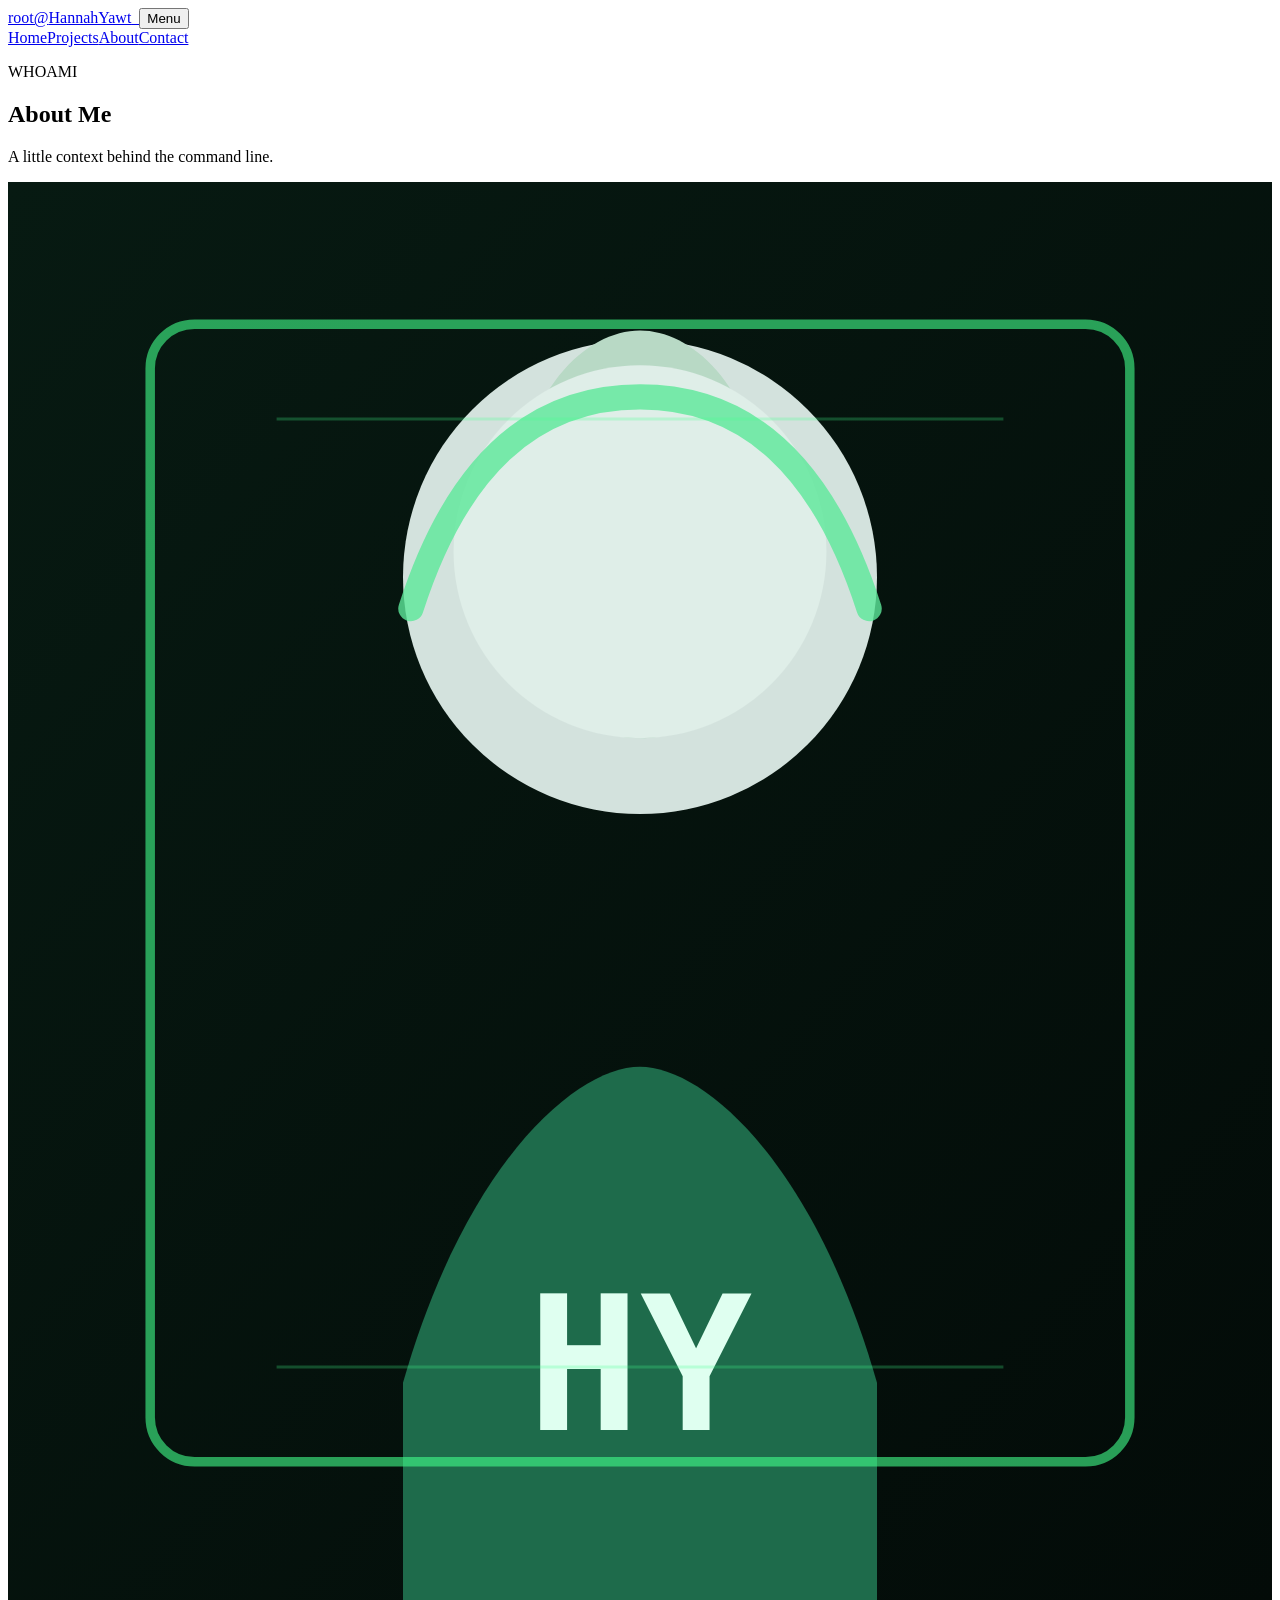
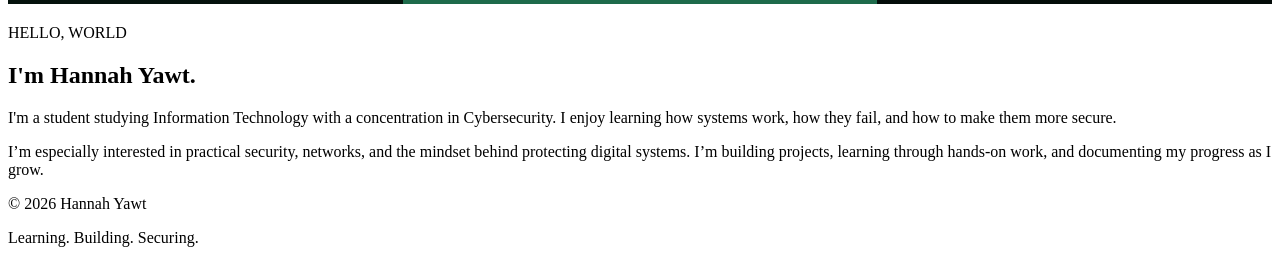
==== commit aa5f0ec6: "Fix profile image path to load from the repository instead of a raw GitHub URL" ====
--- a/about.html
+++ b/about.html
@@ -7,15 +7,15 @@
 </head>
 <body>
   <div class="matrix-overlay" aria-hidden="true"></div>
-  <header class="site-header"><a class="brand" href="index.html"><span class="prompt">root@</span>HannahYawt<span class="cursor">_</span></a><button class="menu-toggle" id="menu-toggle" aria-controls="primary-nav" aria-expanded="false" aria-label="Toggle navigation">Menu</button><nav class="primary-nav" id="primary-nav" aria-label="Main navigation"><a href="index.html">Home</a><a href="projects.html">Projects</a><a href="about.html" class="active">About</a><a href="contact.html">Contact</a></nav></header>
+  <header class="site-header"><a class="brand" href="index.html"><span class="prompt">root@</span>HannahYawt<span class="cursor">_</span></a><button class="menu-toggle" id="menu-toggle" aria-controls="primary-nav" aria-expanded="false" aria-label="Toggle Navigation Menu">Menu</button><nav class="primary-nav" id="primary-nav" aria-label="Main navigation"><a href="index.html">Home</a><a href="projects.html">Projects</a><a class="active" href="about.html">About</a><a href="contact.html">Contact</a></nav></header>
   <main class="container page-content">
     <section class="page-title panel"><p class="eyebrow">WHOAMI</p><h1>About <span class="neon">Me</span></h1><p class="muted">A little context behind the command line.</p></section>
     <section class="about-layout">
       <div class="panel about-image-wrap">
-        <img class="profile-image" src="https://raw.githubusercontent.com/YawtDevelopment/matrix-cybersecurity-portfolio/main/profile-picture.svg" alt="Hannah smiling in a blue shirt" onerror="this.style.display='none'; document.getElementById('profile-placeholder').style.display='flex';">
+        <img class="profile-image" src="profile-picture.svg" alt="Hannah smiling in a blue shirt" onerror="this.style.display='none'; document.getElementById('profile-placeholder').style.display='flex';">
         <div class="profile-placeholder" id="profile-placeholder" aria-label="Profile picture placeholder" style="display:none;"><span>HY</span></div>
       </div>
-      <article class="panel content-panel"><p class="eyebrow">HELLO, WORLD</p><h2>I'm Hannah Yawt.</h2><p>I'm a student studying Information Technology with a concentration in Cybersecurity. I enjoy learning how systems work, finding weaknesses before they become problems, and turning technical ideas into practical skills. My work is driven by curiosity, discipline, and a desire to make digital systems safer and more resilient.</p><h3>What I focus on</h3><p>My interests include cybersecurity fundamentals, networking, scripting, automation, and problem-solving in real-world IT environments. I like building projects that combine technical thinking with clear communication, whether that means creating a secure web presence, learning cloud concepts, or practicing hands-on troubleshooting.</p><p>Outside the classroom, I stay engaged by experimenting with projects, reviewing security best practices, and continuing to expand my technical toolkit.</p><a class="text-link" href="contact.html">Connect with me →</a></article>
+      <article class="panel content-panel"><p class="eyebrow">HELLO, WORLD</p><h2>I'm Hannah Yawt.</h2><p>I'm a student studying Information Technology with a concentration in Cybersecurity. I enjoy learning how systems work, how they fail, and how to make them more secure.</p><p>I’m especially interested in practical security, networks, and the mindset behind protecting digital systems. I’m building projects, learning through hands-on work, and documenting my progress as I grow.</p></article>
     </section>
   </main>
   <footer class="site-footer"><p>© 2026 Hannah Yawt</p><p class="footer-status"><span class="status-dot"></span> Learning. Building. Securing.</p></footer>
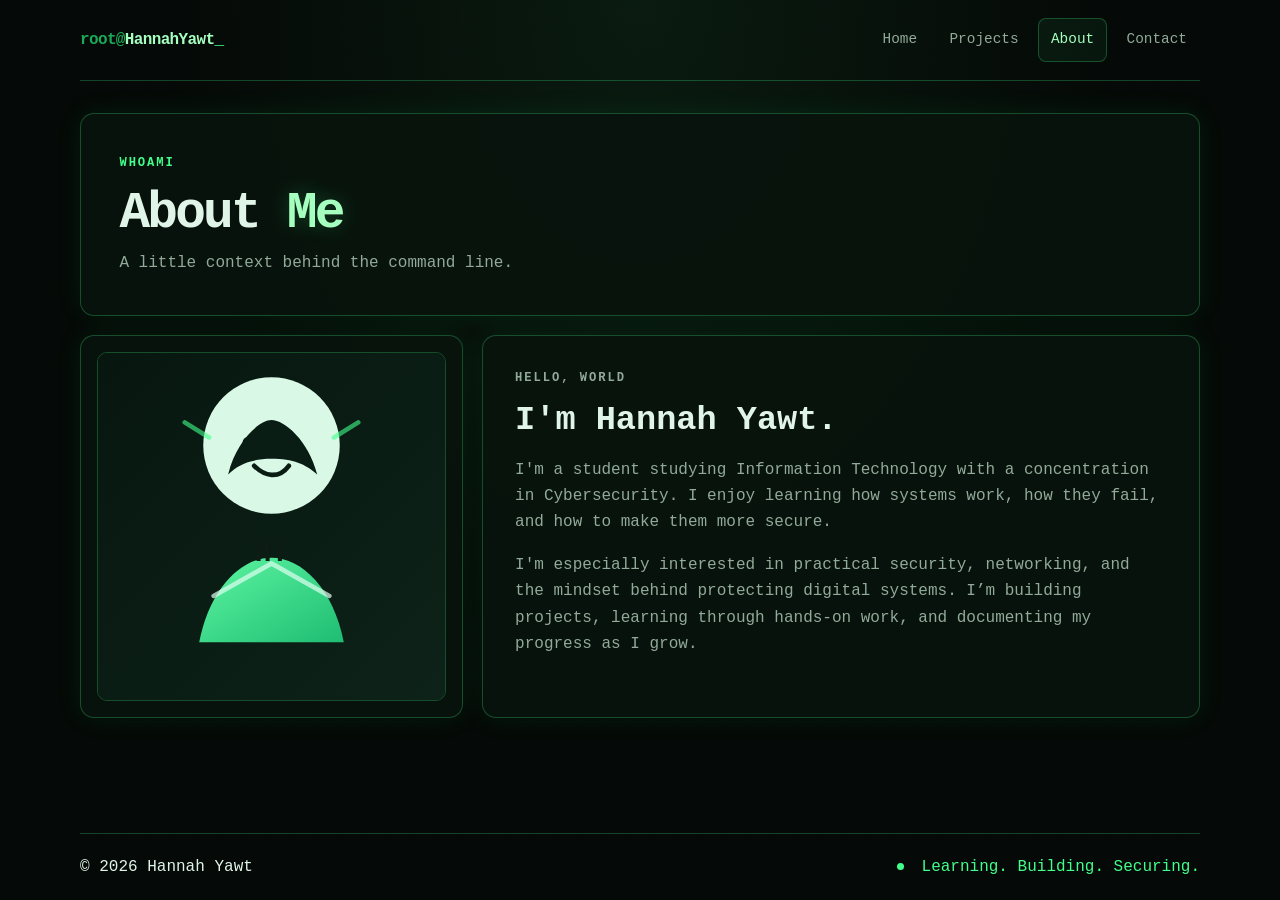
==== commit 8f6bfa90: "Fix broken About/Contact display by restoring a valid profile image asset and making the email visib" ====
--- a/about.html
+++ b/about.html
@@ -1,23 +1,51 @@
 <!DOCTYPE html>
 <html lang="en">
 <head>
-  <meta charset="UTF-8"><meta name="viewport" content="width=device-width, initial-scale=1.0">
+  <meta charset="UTF-8">
+  <meta name="viewport" content="width=device-width, initial-scale=1.0">
   <meta name="description" content="Learn about Hannah Yawt, an Information Technology student focusing on cybersecurity.">
-  <title>About | Hannah Yawt</title><link rel="stylesheet" href="style.css"><script src="script.js" defer></script>
+  <title>About | Hannah Yawt</title>
+  <link rel="stylesheet" href="style.css">
+  <script src="script.js" defer></script>
 </head>
 <body>
   <div class="matrix-overlay" aria-hidden="true"></div>
-  <header class="site-header"><a class="brand" href="index.html"><span class="prompt">root@</span>HannahYawt<span class="cursor">_</span></a><button class="menu-toggle" id="menu-toggle" aria-controls="primary-nav" aria-expanded="false" aria-label="Toggle Navigation Menu">Menu</button><nav class="primary-nav" id="primary-nav" aria-label="Main navigation"><a href="index.html">Home</a><a href="projects.html">Projects</a><a class="active" href="about.html">About</a><a href="contact.html">Contact</a></nav></header>
+  <header class="site-header">
+    <a class="brand" href="index.html"><span class="prompt">root@</span>HannahYawt<span class="cursor">_</span></a>
+    <button class="menu-toggle" id="menu-toggle" aria-controls="primary-nav" aria-expanded="false" aria-label="Toggle Navigation Menu">Menu</button>
+    <nav class="primary-nav" id="primary-nav" aria-label="Main navigation">
+      <a href="index.html">Home</a>
+      <a href="projects.html">Projects</a>
+      <a class="active" href="about.html">About</a>
+      <a href="contact.html">Contact</a>
+    </nav>
+  </header>
+
   <main class="container page-content">
-    <section class="page-title panel"><p class="eyebrow">WHOAMI</p><h1>About <span class="neon">Me</span></h1><p class="muted">A little context behind the command line.</p></section>
+    <section class="page-title panel">
+      <p class="eyebrow">WHOAMI</p>
+      <h1>About <span class="neon">Me</span></h1>
+      <p class="muted">A little context behind the command line.</p>
+    </section>
+
     <section class="about-layout">
       <div class="panel about-image-wrap">
         <img class="profile-image" src="profile-picture.svg" alt="Hannah smiling in a blue shirt" onerror="this.style.display='none'; document.getElementById('profile-placeholder').style.display='flex';">
-        <div class="profile-placeholder" id="profile-placeholder" aria-label="Profile picture placeholder" style="display:none;"><span>HY</span></div>
+        <div class="profile-placeholder" id="profile-placeholder" aria-label="Profile image placeholder" style="display:none;"><span>HY</span></div>
       </div>
-      <article class="panel content-panel"><p class="eyebrow">HELLO, WORLD</p><h2>I'm Hannah Yawt.</h2><p>I'm a student studying Information Technology with a concentration in Cybersecurity. I enjoy learning how systems work, how they fail, and how to make them more secure.</p><p>I’m especially interested in practical security, networks, and the mindset behind protecting digital systems. I’m building projects, learning through hands-on work, and documenting my progress as I grow.</p></article>
+
+      <article class="panel content-panel">
+        <p class="eyebrow">HELLO, WORLD</p>
+        <h2>I'm Hannah Yawt.</h2>
+        <p>I'm a student studying Information Technology with a concentration in Cybersecurity. I enjoy learning how systems work, how they fail, and how to make them more secure.</p>
+        <p>I'm especially interested in practical security, networking, and the mindset behind protecting digital systems. I’m building projects, learning through hands-on work, and documenting my progress as I grow.</p>
+      </article>
     </section>
   </main>
-  <footer class="site-footer"><p>© 2026 Hannah Yawt</p><p class="footer-status"><span class="status-dot"></span> Learning. Building. Securing.</p></footer>
+
+  <footer class="site-footer">
+    <p>© 2026 Hannah Yawt</p>
+    <p class="footer-status"><span class="status-dot"></span> Learning. Building. Securing.</p>
+  </footer>
 </body>
 </html>
--- a/style.css
+++ b/style.css
@@ -1,428 +1,143 @@
-// Interactive features for Hannah's portfolio. This is a simulated terminal,
-// not a real shell, and it does not execute system commands.
-document.addEventListener("DOMContentLoaded", () => {
-  const menuButton = document.getElementById("menu-toggle");
-  const navigation = document.getElementById("primary-nav");
-
-  if (menuButton && navigation) {
-    menuButton.addEventListener("click", () => {
-      const isOpen = navigation.classList.toggle("open");
-      menuButton.setAttribute("aria-expanded", String(isOpen));
-      menuButton.textContent = isOpen ? "✕ Close" : "☰ Menu";
-    });
-  }
-
-  const terminalForm = document.getElementById("terminal-form");
-  const terminalInput = document.getElementById("terminal-input");
-  const terminalOutput = document.getElementById("terminal-output");
-
-  if (!terminalForm || !terminalInput || !terminalOutput) return;
-
-  const addTerminalLine = (text, className = "") => {
-    const line = document.createElement("p");
-    if (className) line.className = className;
-    line.textContent = text;
-    terminalOutput.appendChild(line);
-  };
-
-  const bootSequence = [
-    "booting secure shell...",
-    "authenticating guest session...",
-    "loading profile modules: [identity, skills, projects]",
-    "access granted: portfolio.local",
-    "type help to view commands"
-  ];
-
-  bootSequence.forEach((message, index) => {
-    setTimeout(() => addTerminalLine(message, "system"), index * 180);
-  });
-
-  const commands = {
-    help: () => {
-      return [
-        "Available commands:",
-        "<code>help</code>  show this message",
-        "<code>about</code>  read my bio",
-        "<code>projects</code>  view current work",
-        "<code>skills</code>  inspect my toolkit",
-        "<code>contact</code>  find contact links",
-        "<code>whoami</code>  identify the active user",
-        "<code>ls</code>  list portfolio files",
-        "<code>scan</code>  run a quick system scan",
-        "<code>clear</code>  wipe the terminal"
-      ].join("<br>");
-    },
-    about: () => 'I\'m Hannah Yawt, an Information Technology student specializing in Cybersecurity. <a href="about.html">Read my bio →</a>',
-    projects: () => 'Explore my current and future work on the <a href="projects.html">Projects page →</a>',
-    skills: () => 'Current focus: HTML, CSS, responsive layouts, IT foundations, and cybersecurity fundamentals. This list will grow as I learn.',
-    contact: () => 'Find contact options on the <a href="contact.html">Contact page →</a>',
-    whoami: () => 'guest — visitor to Hannah Yawt\'s cybersecurity portfolio.',
-    ls: () => 'about.html  projects.html  contact.html  skills.txt  notes.log  /secure',
-    scan: () => 'SCANNING PORTFOLIO... <br>status: secure <br>threats: 0 <br>confidence: high',
-    clear: () => null,
-    cat: (args) => {
-      const target = (args || "profile").toLowerCase();
-      if (target === "profile") return 'name: Hannah Yawt<br>role: IT student / cybersecurity enthusiast<br>focus: secure systems, networks, and practical learning';
-      if (target === "skills.txt") return 'HTML, CSS, JavaScript, IT fundamentals, networking basics, cyber awareness';
-      return `cat: ${target}: No such file or directory`;
-    }
-  };
-
-  terminalForm.addEventListener("submit", (event) => {
-    event.preventDefault();
-    const rawCommand = terminalInput.value.trim();
-    if (!rawCommand) return;
-
-    const parts = rawCommand.split(/\s+/);
-    const command = parts[0].toLowerCase();
-    const args = parts.slice(1).join(" ");
-
-    const typedLine = document.createElement("p");
-    const prompt = document.createElement("span");
-    prompt.className = "terminal-user";
-    prompt.textContent = "guest@hannah:~$ ";
-    const typedText = document.createElement("span");
-    typedText.textContent = rawCommand;
-    typedLine.append(prompt, typedText);
-    terminalOutput.appendChild(typedLine);
-
-    if (command === "clear") {
-      terminalOutput.innerHTML = "";
-    } else {
-      const outputLine = document.createElement("p");
-      const handler = commands[command];
-
-      if (handler) {
-        const response = handler(args);
-        if (typeof response === "string") {
-          outputLine.innerHTML = response;
-        } else if (Array.isArray(response)) {
-          outputLine.innerHTML = response.join("<br>");
-        } else {
-          outputLine.textContent = "Command completed.";
-        }
-      } else {
-        outputLine.className = "error";
-        outputLine.textContent = `bash: ${command}: command not found. Type 'help' to see available commands.`;
-      }
-      terminalOutput.appendChild(outputLine);
-    }
-
-    terminalInput.value = "";
-    terminalOutput.scrollTop = terminalOutput.scrollHeight;
-    terminalInput.focus();
-  });
-});
-
-
-
-
-
-
-
-
-
-
-
-
-
-
-
-
-
-
-
-
-
-
-
-
-
-
-
-
-
-
-
-
-
-
-
-
-
-
-
-
-
-
-
-
-
-
-
-
-
-
-
-
-
-
-
-
-
-
-
-
-
-
-
-
-
-
-
-
-
-
-
-
-
-
-
-
-
-
-
-
-
-
-
-
-
-
-
-
-
-
-
-
-
-
-
-
-
-
-
-
-
-
-
-
-
-
-
-
-
-
-
-
-
-
-
-
-
-
-
-
-
-
-
-
-
-
-
-
-
-
-
-
-
-
-
-
-
-
-
-
-
-
-
-
-
-
-
-
-
-
-
-
-
-
-
-
-
-
-
-
-
-
-
-
-
-
-
-
-
-
-
-
-
-
-
-
-
-
-
-
-
-
-
-
-
-
-
-
-
-
-
-
-
-
-
-
-
-
-
-
-
-
-
-
-
-
-
-
-
-
-
-
-
-
-
-
-
-
-
-
-
-
-
-
-
-
-
-
-
-
-
-
-
-
-
-
-
-
-
-
-
-
-
-
-
-
-
-
-
-
-
-
-
-
-
-
-
-
-
-
-
-
-
-
-
-
-
-
-
-
-
-
-
-
-
-
-
-
-
-
-
-
-
-
-
-
-
-
-
-
-
-
-
-
-
-
-
-
-
-
-
-
-
-
-
-
-
-
-
-
-
-
-
+/* Hannah Yawt — Matrix-inspired responsive portfolio
+   Assignment concepts: Flexbox, CSS Grid, responsive media queries. */
+:root {
+  --bg: #050907;
+  --panel: rgba(9, 20, 14, 0.92);
+  --panel-light: rgba(12, 31, 19, 0.88);
+  --green: #42ff8b;
+  --green-bright: #a5ffbf;
+  --green-dim: #1ba957;
+  --text: #e0f5e7;
+  --muted: #91aa99;
+  --border: rgba(66, 255, 139, 0.25);
+  --shadow: 0 0 28px rgba(25, 255, 110, 0.08);
+  --radius: 14px;
+  --content-width: 1120px;
+}
+* { box-sizing: border-box; }
+html { scroll-behavior: smooth; }
+body {
+  margin: 0; min-height: 100vh; display: flex; flex-direction: column;
+  background: radial-gradient(ellipse at top, #0a1b10 0%, var(--bg) 52%);
+  color: var(--text); font-family: "Consolas", "SFMono-Regular", "Courier New", monospace;
+  line-height: 1.65;
+}
+a { color: var(--green); text-decoration: none; }
+a:hover, a:focus-visible { color: var(--green-bright); text-shadow: 0 0 10px rgba(66,255,139,.35); }
+button, input { font: inherit; }
+button, a { -webkit-tap-highlight-color: transparent; }
+:focus-visible { outline: 2px solid var(--green-bright); outline-offset: 4px; }
+.matrix-overlay { position: fixed; inset: 0; pointer-events: none; z-index: -1; opacity: .12; background-image: linear-gradient(rgba(66,255,139,.06) 1px, transparent 1px), linear-gradient(90deg, rgba(66,255,139,.06) 1px, transparent 1px); background-size: 24px 24px; }
+.site-header { width: min(100% - 2rem, var(--content-width)); margin: 0 auto; padding: 1.15rem 0; display: flex; align-items: center; justify-content: space-between; gap: 1rem; border-bottom: 1px solid var(--border); }
+.brand { font-weight: 800; color: var(--green-bright); letter-spacing: -.04em; white-space: nowrap; }
+.prompt { color: var(--green-dim); }
+.cursor { color: var(--green); animation: blink 1.1s steps(2, start) infinite; }
+@keyframes blink { to { visibility: hidden; } }
+.primary-nav { display: flex; align-items: center; flex-wrap: wrap; gap: .4rem; }
+.primary-nav a { padding: .55rem .75rem; color: var(--muted); border: 1px solid transparent; border-radius: 8px; font-size: .9rem; }
+.primary-nav a:hover, .primary-nav a.active { color: var(--green-bright); border-color: var(--border); background: rgba(66,255,139,.06); }
+.menu-toggle { display: none; background: transparent; color: var(--green); border: 1px solid var(--border); border-radius: 8px; padding: .45rem .65rem; cursor: pointer; }
+.container { width: min(100% - 2rem, var(--content-width)); margin: 0 auto; flex: 1; }
+.hero { margin-top: 2.2rem; padding: clamp(1.5rem, 5vw, 4rem); }
+.panel { background: var(--panel); border: 1px solid var(--border); border-radius: var(--radius); box-shadow: var(--shadow); }
+.eyebrow { color: var(--green); letter-spacing: .16em; font-size: .76rem; font-weight: 700; }
+h1, h2, h3, p { margin-top: 0; }
+h1 { font-size: clamp(2.1rem, 6vw, 4.1rem); line-height: 1.12; margin-bottom: 1rem; letter-spacing: -.055em; }
+h2 { line-height: 1.25; font-size: clamp(1.45rem, 3vw, 2.1rem); }
+h3 { color: var(--green-bright); }
+.neon { color: var(--green-bright); text-shadow: 0 0 22px rgba(66,255,139,.23); }
+.hero-copy { font-size: clamp(1.05rem, 2vw, 1.3rem); color: var(--green-bright); margin-bottom: .4rem; }
+.muted { color: var(--muted); }
+.hero-actions, .contact-links { display: flex; flex-wrap: wrap; gap: .8rem; margin-top: 1.5rem; }
+.button { display: inline-flex; align-items: center; justify-content: center; gap: .5rem; background: var(--green); color: #041008; font-weight: 800; padding: .75rem 1rem; border: 1px solid var(--green); border-radius: 10px; }
+.button:hover { color: #041008; transform: translateY(-2px); box-shadow: 0 0 22px rgba(66,255,139,.25); }
+.button-ghost { color: var(--green); background: transparent; }
+.button-ghost:hover { color: var(--green-bright); }
+.terminal { margin-top: 1.25rem; overflow: hidden; background: rgba(4, 14, 10, 0.96); border: 1px solid rgba(66,255,139,.42); box-shadow: 0 0 0 1px rgba(66,255,139,.08), 0 0 25px rgba(66,255,139,.06); }
+.terminal-bar { display: flex; align-items: center; gap: .8rem; padding: .8rem 1rem; background: rgba(66,255,139,.07); border-bottom: 1px solid var(--border); color: var(--muted); font-size: .82rem; }
+.terminal-dots { display: flex; gap: .35rem; }
+.terminal-dots i { display: block; width: .58rem; height: .58rem; border-radius: 50%; background: var(--green-dim); }
+.terminal-dots i:nth-child(2) { opacity: .65; }.terminal-dots i:nth-child(3) { opacity: .35; }
+.terminal-status { margin-left: auto; color: var(--green); font-size: .72rem; }
+.terminal-body { padding: 1.1rem; }
+.terminal-intro { color: var(--muted); }
+.terminal-output { min-height: 2rem; max-height: 290px; overflow-y: auto; overflow-wrap: anywhere; padding-right: .35rem; }
+.terminal-output p { margin: .35rem 0; color: var(--green-bright); font-size: .9rem; }
+.terminal-output .system { color: #9fe7b6; }
+.terminal-output .warning { color: #ffe18d; }
+.terminal-output .error { color: #ff9c9c; }
+.terminal-user { color: var(--green); font-weight: 700; }
+code { color: var(--green-bright); background: rgba(66,255,139,.08); border-radius: 4px; padding: .1rem .3rem; }
+.terminal-form { display: flex; align-items: center; gap: .6rem; border-top: 1px solid var(--border); padding-top: .9rem; margin-top: .9rem; }
+.terminal-form input { min-width: 0; flex: 1; border: 0; outline: 0; background: transparent; color: var(--text); padding: .3rem; }
+.terminal-form input::placeholder { color: #627e6b; }
+.run-button { background: transparent; color: var(--green); border: 1px solid var(--border); border-radius: 6px; padding: .35rem .6rem; cursor: pointer; }
+.run-button:hover { background: rgba(66,255,139,.1); }
+.terminal-note, .small-text { color: #718c79; font-size: .75rem; margin: .9rem 0 0; }
+.section-block { margin-top: 3.5rem; }
+.section-heading { margin-bottom: 1rem; }
+.section-heading h2 { margin-bottom: 0; }
+.card-grid { display: grid; grid-template-columns: repeat(3, minmax(0, 1fr)); gap: 1rem; }
+.feature-card, .project-card { padding: 1.35rem; min-width: 0; }
+.feature-card p, .project-card p, .content-panel p { color: var(--muted); }
+.card-icon { display: inline-flex; align-items: center; justify-content: center; width: 2.5rem; height: 2.5rem; margin-bottom: 1rem; border: 1px solid var(--border); border-radius: 10px; color: var(--green); }
+.callout { margin: 2.2rem 0 3rem; padding: 1.5rem; display: flex; justify-content: space-between; align-items: center; gap: 1.5rem; }
+.callout h2 { margin-bottom: .5rem; }.callout p:last-child { margin-bottom: 0; }
+.site-footer { width: min(100% - 2rem, var(--content-width)); margin: 2rem auto 0; padding: 1.25rem 0; display: flex; justify-content: space-between; align-items: center; gap: 1rem; flex-wrap: wrap; border-top: 1px solid var(--border); }
+.site-footer p { margin: 0; }.footer-divider { color: var(--green-dim); padding: 0 .35rem; }.footer-status { color: var(--green); }.status-dot { display: inline-block; width: .45rem; height: .45rem; border-radius: 50%; background: var(--green); margin-right: .5rem; vertical-align: middle; }
+.page-content { padding-top: 2rem; }
+.page-title { padding: clamp(1.3rem, 4vw, 2.4rem); margin-bottom: 1.2rem; }
+.page-title h1 { font-size: clamp(2rem, 5vw, 3.2rem); margin-bottom: .5rem; }.page-title p:last-child { margin-bottom: 0; }
+.about-layout, .contact-layout { display: grid; grid-template-columns: minmax(220px, .8fr) minmax(0, 1.5fr); gap: 1.2rem; align-items: stretch; }
+.about-image-wrap { padding: 1rem; display: flex; align-items: center; justify-content: center; min-height: 280px; }
+.profile-image { display: block; width: 100%; max-height: 420px; object-fit: cover; border-radius: 10px; border: 1px solid var(--border); }
+.profile-placeholder { min-height: 220px; width: 100%; display: flex; flex-direction: column; justify-content: center; align-items: center; color: var(--green); font-size: 4rem; font-weight: 800; background: rgba(66,255,139,.05); border: 1px solid var(--border); border-radius: 10px; }
+.profile-placeholder span { font-size: .75rem; color: var(--muted); font-weight: 400; }
+.content-panel { padding: clamp(1.2rem, 3vw, 2rem); }.content-panel h2 { margin-bottom: .9rem; }.content-panel h3 { margin-top: 1.5rem; }
+.text-link { display: inline-block; margin-top: .5rem; font-weight: 700; }
+.project-topline { display: flex; justify-content: space-between; align-items: center; gap: .5rem; margin-bottom: 1rem; }
+.project-type { color: var(--green); font-size: .7rem; letter-spacing: .1em; }.project-symbol { color: #41694e; font-size: 1.2rem; }
+.project-card h2 { font-size: 1.35rem; }.project-grid { margin-bottom: 1rem; }
+.tag-list { display: flex; flex-wrap: wrap; gap: .45rem; list-style: none; padding: 0; margin: 1rem 0; }
+.tag-list li { color: var(--green-bright); border: 1px solid var(--border); border-radius: 5px; padding: .18rem .45rem; font-size: .72rem; }
+.project-progress { margin-top: 1.2rem; }
+.tiny-eyebrow { letter-spacing: .12em; font-size: .62rem; margin-bottom: .65rem; }
+.snippet-row { display: grid; grid-template-columns: repeat(3, minmax(0, 1fr)); gap: .6rem; }
+.code-block { background: rgba(8, 17, 12, 0.8); border: 1px solid var(--border); border-radius: 8px; padding: .55rem .6rem; overflow: hidden; }
+.code-block span { display: inline-block; color: var(--green-dim); font-size: .68rem; letter-spacing: .08em; margin-bottom: .35rem; }
+.code-block pre { margin: 0; white-space: pre-wrap; word-break: break-word; font-size: .68rem; line-height: 1.5; color: var(--green-bright); }
+.project-note { margin-top: 1rem; margin-bottom: 0; }
+.edit-note { color: var(--muted); font-size: .8rem; }
+.contact-layout { grid-template-columns: minmax(0, 1.5fr) minmax(220px, .8fr); }.contact-aside { padding: 1.4rem; }.contact-aside p { color: var(--muted); }
+.email-link { display: inline-block; color: var(--green-bright); font-weight: 700; font-size: 1rem; }
+.email-link:hover, .email-link:focus-visible { text-decoration: underline; }
+.sr-only { position: absolute; width: 1px; height: 1px; padding: 0; margin: -1px; overflow: hidden; clip: rect(0,0,0,0); white-space: nowrap; border: 0; }
+@media (max-width: 760px) {
+  .site-header { flex-wrap: wrap; }
+  .menu-toggle { display: block; }
+  .primary-nav { display: none; width: 100%; flex-direction: column; align-items: stretch; padding-top: .5rem; }
+  .primary-nav.open { display: flex; }
+  .primary-nav a { padding: .75rem; }
+  .card-grid { grid-template-columns: repeat(2, minmax(0, 1fr)); }
+  .about-layout, .contact-layout { grid-template-columns: 1fr; }
+  .about-image-wrap { min-height: 220px; }
+  .profile-image { max-height: 360px; width: auto; max-width: 100%; }
+  .callout { align-items: flex-start; flex-direction: column; }
+  .snippet-row { grid-template-columns: 1fr; }
+}
+@media (max-width: 520px) {
+  .container, .site-header, .site-footer { width: min(100% - 1.1rem, var(--content-width)); }
+  .site-header { padding: .8rem 0; }
+  .brand { font-size: .92rem; }
+  .hero { margin-top: 1rem; padding: 1.2rem; }
+  .card-grid { grid-template-columns: 1fr; }
+  .terminal-bar { gap: .45rem; padding: .7rem; font-size: .7rem; }
+  .terminal-form { flex-wrap: wrap; }
+  .terminal-form input { flex-basis: 55%; }
+  .run-button { margin-left: auto; }
+  .hero-actions .button { width: 100%; }
+  .site-footer { align-items: flex-start; flex-direction: column; }
+}
+@media (prefers-reduced-motion: reduce) {
+  *, *::before, *::after { scroll-behavior: auto !important; animation-duration: .01ms !important; animation-iteration-count: 1 !important; transition-duration: .01ms !important; }
+}
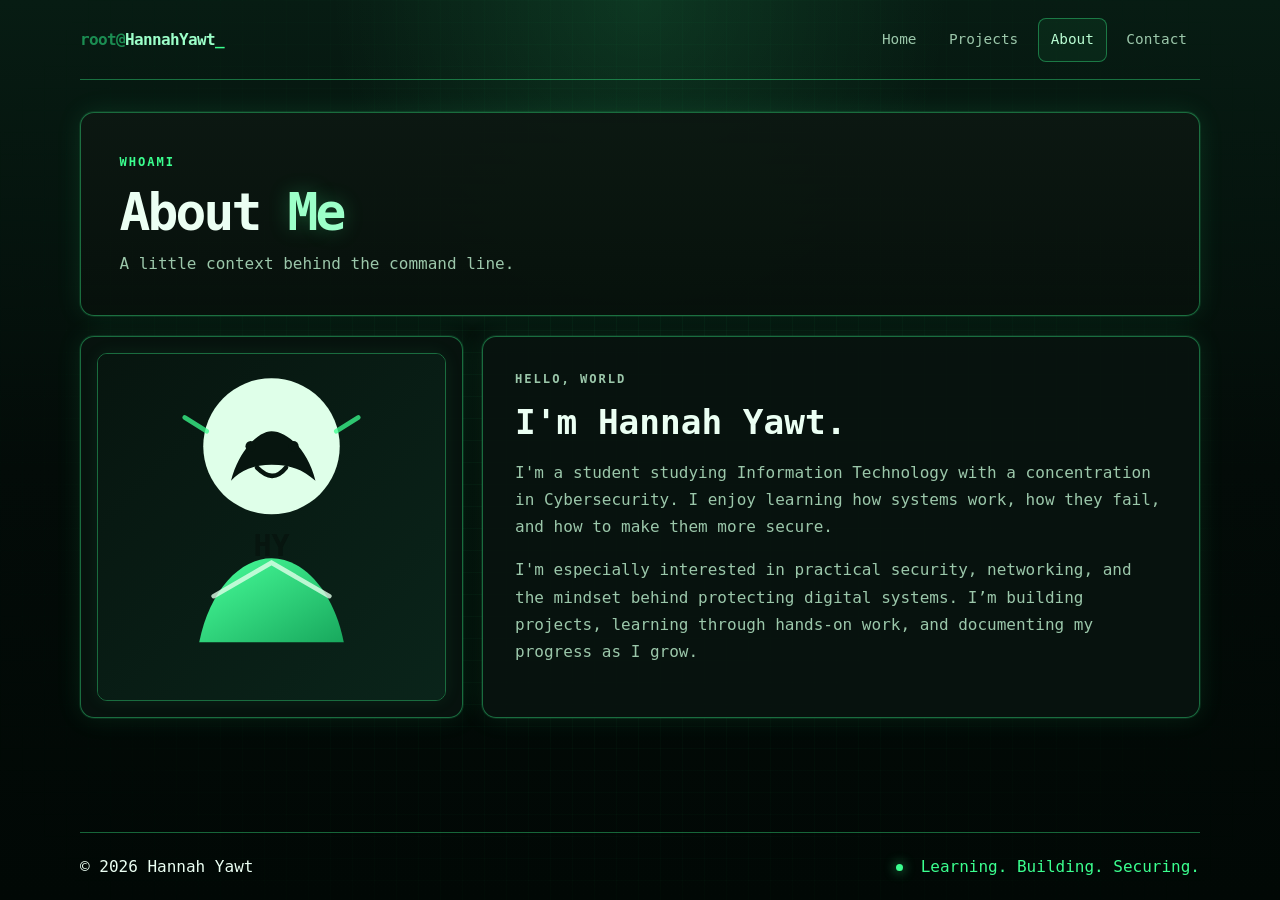
==== commit 7dca24c3: "Restore the profile image asset and make the About page load the SVG reliably from the repo root." ====
--- a/about.html
+++ b/about.html
@@ -30,7 +30,7 @@
 
     <section class="about-layout">
       <div class="panel about-image-wrap">
-        <img class="profile-image" src="profile-picture.svg" alt="Hannah smiling in a blue shirt" onerror="this.style.display='none'; document.getElementById('profile-placeholder').style.display='flex';">
+        <img class="profile-image" src="./profile-picture.svg" alt="Hannah smiling in a blue shirt" onerror="this.style.display='none'; document.getElementById('profile-placeholder').style.display='flex';">
         <div class="profile-placeholder" id="profile-placeholder" aria-label="Profile image placeholder" style="display:none;"><span>HY</span></div>
       </div>
 
--- a/style.css
+++ b/style.css
@@ -1,121 +1,609 @@
-/* Hannah Yawt — Matrix-inspired responsive portfolio
-   Assignment concepts: Flexbox, CSS Grid, responsive media queries. */
 :root {
-  --bg: #050907;
-  --panel: rgba(9, 20, 14, 0.92);
-  --panel-light: rgba(12, 31, 19, 0.88);
-  --green: #42ff8b;
-  --green-bright: #a5ffbf;
-  --green-dim: #1ba957;
-  --text: #e0f5e7;
-  --muted: #91aa99;
-  --border: rgba(66, 255, 139, 0.25);
-  --shadow: 0 0 28px rgba(25, 255, 110, 0.08);
+  --bg: #030b08;
+  --bg-2: #071c13;
+  --panel: rgba(8, 20, 15, 0.94);
+  --panel-2: rgba(14, 27, 20, 0.95);
+  --green: #3bff8f;
+  --green-soft: #bafed3;
+  --green-bright: #9cffc9;
+  --green-dim: #1b8d52;
+  --text: #ebfff3;
+  --muted: #9bc7aa;
+  --border: rgba(59, 255, 143, 0.38);
+  --shadow: 0 0 0 1px rgba(59,255,143,0.10), 0 0 26px rgba(59,255,143,0.10);
   --radius: 14px;
   --content-width: 1120px;
 }
+
 * { box-sizing: border-box; }
 html { scroll-behavior: smooth; }
+
 body {
-  margin: 0; min-height: 100vh; display: flex; flex-direction: column;
-  background: radial-gradient(ellipse at top, #0a1b10 0%, var(--bg) 52%);
-  color: var(--text); font-family: "Consolas", "SFMono-Regular", "Courier New", monospace;
-  line-height: 1.65;
-}
-a { color: var(--green); text-decoration: none; }
-a:hover, a:focus-visible { color: var(--green-bright); text-shadow: 0 0 10px rgba(66,255,139,.35); }
-button, input { font: inherit; }
-button, a { -webkit-tap-highlight-color: transparent; }
-:focus-visible { outline: 2px solid var(--green-bright); outline-offset: 4px; }
-.matrix-overlay { position: fixed; inset: 0; pointer-events: none; z-index: -1; opacity: .12; background-image: linear-gradient(rgba(66,255,139,.06) 1px, transparent 1px), linear-gradient(90deg, rgba(66,255,139,.06) 1px, transparent 1px); background-size: 24px 24px; }
-.site-header { width: min(100% - 2rem, var(--content-width)); margin: 0 auto; padding: 1.15rem 0; display: flex; align-items: center; justify-content: space-between; gap: 1rem; border-bottom: 1px solid var(--border); }
-.brand { font-weight: 800; color: var(--green-bright); letter-spacing: -.04em; white-space: nowrap; }
+  margin: 0;
+  min-height: 100vh;
+  display: flex;
+  flex-direction: column;
+  background:
+    radial-gradient(circle at top, rgba(59,255,143,0.12), transparent 28%),
+    linear-gradient(180deg, var(--bg-2) 0%, var(--bg) 52%, #010805 100%);
+  color: var(--text);
+  font-family: "Consolas", "SFMono-Regular", "Menlo", "Monaco", monospace;
+  line-height: 1.7;
+}
+
+body::before {
+  content: "";
+  position: fixed;
+  inset: 0;
+  z-index: 0;
+  pointer-events: none;
+  background-image:
+    linear-gradient(rgba(59,255,143,0.05) 1px, transparent 1px),
+    linear-gradient(90deg, rgba(59,255,143,0.05) 1px, transparent 1px);
+  background-size: 22px 22px;
+  mask-image: radial-gradient(circle at center, rgba(0,0,0,0.85), transparent 95%);
+}
+
+body > * {
+  position: relative;
+  z-index: 1;
+}
+
+/* Global link/button styling */
+a {
+  color: var(--green);
+  text-decoration: none;
+}
+
+a:hover,
+a:focus-visible {
+  color: var(--green-soft);
+  text-shadow: 0 0 12px rgba(59,255,143,0.28);
+}
+
+button, input {
+  font: inherit;
+}
+
+button, a {
+  -webkit-tap-highlight-color: transparent;
+}
+
+:focus-visible {
+  outline: 2px solid var(--green);
+  outline-offset: 4px;
+}
+
+.site-header {
+  width: min(100% - 2rem, var(--content-width));
+  margin: 0 auto;
+  padding: 1.1rem 0;
+  display: flex;
+  align-items: center;
+  justify-content: space-between;
+  gap: 1rem;
+  border-bottom: 1px solid var(--border);
+}
+
+.brand {
+  color: var(--green-bright);
+  font-weight: 800;
+  letter-spacing: -0.04em;
+  white-space: nowrap;
+}
+
 .prompt { color: var(--green-dim); }
-.cursor { color: var(--green); animation: blink 1.1s steps(2, start) infinite; }
-@keyframes blink { to { visibility: hidden; } }
-.primary-nav { display: flex; align-items: center; flex-wrap: wrap; gap: .4rem; }
-.primary-nav a { padding: .55rem .75rem; color: var(--muted); border: 1px solid transparent; border-radius: 8px; font-size: .9rem; }
-.primary-nav a:hover, .primary-nav a.active { color: var(--green-bright); border-color: var(--border); background: rgba(66,255,139,.06); }
-.menu-toggle { display: none; background: transparent; color: var(--green); border: 1px solid var(--border); border-radius: 8px; padding: .45rem .65rem; cursor: pointer; }
-.container { width: min(100% - 2rem, var(--content-width)); margin: 0 auto; flex: 1; }
-.hero { margin-top: 2.2rem; padding: clamp(1.5rem, 5vw, 4rem); }
-.panel { background: var(--panel); border: 1px solid var(--border); border-radius: var(--radius); box-shadow: var(--shadow); }
-.eyebrow { color: var(--green); letter-spacing: .16em; font-size: .76rem; font-weight: 700; }
-h1, h2, h3, p { margin-top: 0; }
-h1 { font-size: clamp(2.1rem, 6vw, 4.1rem); line-height: 1.12; margin-bottom: 1rem; letter-spacing: -.055em; }
-h2 { line-height: 1.25; font-size: clamp(1.45rem, 3vw, 2.1rem); }
-h3 { color: var(--green-bright); }
-.neon { color: var(--green-bright); text-shadow: 0 0 22px rgba(66,255,139,.23); }
-.hero-copy { font-size: clamp(1.05rem, 2vw, 1.3rem); color: var(--green-bright); margin-bottom: .4rem; }
+
+.cursor {
+  color: var(--green);
+  animation: blink 1.1s steps(2, start) infinite;
+}
+
+@keyframes blink {
+  to { visibility: hidden; }
+}
+
+.primary-nav {
+  display: flex;
+  align-items: center;
+  flex-wrap: wrap;
+  gap: .4rem;
+}
+
+.primary-nav a {
+  padding: .55rem .75rem;
+  color: var(--muted);
+  border: 1px solid transparent;
+  border-radius: 8px;
+  font-size: .9rem;
+}
+
+.primary-nav a:hover,
+.primary-nav a.active {
+  color: var(--green-soft);
+  border-color: var(--border);
+  background: rgba(59,255,143,0.06);
+}
+
+.menu-toggle {
+  display: none;
+  background: transparent;
+  color: var(--green);
+  border: 1px solid var(--border);
+  border-radius: 8px;
+  padding: .45rem .65rem;
+  cursor: pointer;
+}
+
+.container {
+  width: min(100% - 2rem, var(--content-width));
+  margin: 0 auto;
+  flex: 1;
+}
+
+.hero {
+  margin-top: 2.3rem;
+  padding: clamp(1.5rem, 5vw, 4rem);
+  background: linear-gradient(180deg, rgba(11, 24, 18, 0.98), rgba(5, 14, 10, 0.94));
+  border: 1px solid var(--border);
+  border-radius: var(--radius);
+  box-shadow: var(--shadow);
+}
+
+.panel {
+  background: var(--panel);
+  border: 1px solid var(--border);
+  border-radius: var(--radius);
+  box-shadow: var(--shadow);
+}
+
+.eyebrow {
+  color: var(--green);
+  letter-spacing: .16em;
+  font-size: .76rem;
+  font-weight: 700;
+}
+
+h1, h2, h3, p {
+  margin-top: 0;
+}
+
+h1 {
+  font-size: clamp(2.1rem, 6vw, 4.1rem);
+  line-height: 1.12;
+  margin-bottom: 1rem;
+  letter-spacing: -.055em;
+}
+
+h2 {
+  font-size: clamp(1.45rem, 3vw, 2.15rem);
+  line-height: 1.25;
+}
+
+h3 {
+  color: var(--green-bright);
+}
+
+.neon {
+  color: var(--green-bright);
+  text-shadow: 0 0 20px rgba(59,255,143,0.25);
+}
+
+.hero-copy {
+  font-size: clamp(1.05rem, 2vw, 1.3rem);
+  color: var(--green-bright);
+  margin-bottom: .4rem;
+}
+
 .muted { color: var(--muted); }
-.hero-actions, .contact-links { display: flex; flex-wrap: wrap; gap: .8rem; margin-top: 1.5rem; }
-.button { display: inline-flex; align-items: center; justify-content: center; gap: .5rem; background: var(--green); color: #041008; font-weight: 800; padding: .75rem 1rem; border: 1px solid var(--green); border-radius: 10px; }
-.button:hover { color: #041008; transform: translateY(-2px); box-shadow: 0 0 22px rgba(66,255,139,.25); }
-.button-ghost { color: var(--green); background: transparent; }
-.button-ghost:hover { color: var(--green-bright); }
-.terminal { margin-top: 1.25rem; overflow: hidden; background: rgba(4, 14, 10, 0.96); border: 1px solid rgba(66,255,139,.42); box-shadow: 0 0 0 1px rgba(66,255,139,.08), 0 0 25px rgba(66,255,139,.06); }
-.terminal-bar { display: flex; align-items: center; gap: .8rem; padding: .8rem 1rem; background: rgba(66,255,139,.07); border-bottom: 1px solid var(--border); color: var(--muted); font-size: .82rem; }
+
+.hero-actions,
+.contact-links {
+  display: flex;
+  flex-wrap: wrap;
+  gap: .8rem;
+  margin-top: 1.5rem;
+}
+
+.button {
+  display: inline-flex;
+  align-items: center;
+  justify-content: center;
+  gap: .5rem;
+  background: var(--green);
+  color: #041008;
+  font-weight: 800;
+  padding: .75rem 1rem;
+  border: 1px solid var(--green);
+  border-radius: 10px;
+  box-shadow: 0 0 16px rgba(59,255,143,0.16);
+}
+
+.button:hover {
+  color: #041008;
+  transform: translateY(-2px);
+  box-shadow: 0 0 22px rgba(59,255,143,0.26);
+}
+
+.button-ghost {
+  color: var(--green);
+  background: rgba(59,255,143,0.04);
+}
+
+.button-ghost:hover {
+  color: var(--green-soft);
+}
+
+.terminal {
+  margin-top: 1.25rem;
+  overflow: hidden;
+  background: rgba(3, 11, 8, 0.96);
+  border: 1px solid rgba(59,255,143,0.42);
+  box-shadow: 0 0 0 1px rgba(59,255,143,0.08), 0 0 24px rgba(59,255,143,0.08);
+}
+
+.terminal-bar {
+  display: flex;
+  align-items: center;
+  gap: .8rem;
+  padding: .8rem 1rem;
+  background: rgba(59,255,143,0.08);
+  border-bottom: 1px solid var(--border);
+  color: var(--muted);
+  font-size: .82rem;
+}
+
 .terminal-dots { display: flex; gap: .35rem; }
-.terminal-dots i { display: block; width: .58rem; height: .58rem; border-radius: 50%; background: var(--green-dim); }
-.terminal-dots i:nth-child(2) { opacity: .65; }.terminal-dots i:nth-child(3) { opacity: .35; }
-.terminal-status { margin-left: auto; color: var(--green); font-size: .72rem; }
+.terminal-dots i {
+  display: block;
+  width: .58rem;
+  height: .58rem;
+  border-radius: 50%;
+  background: var(--green-dim);
+}
+.terminal-dots i:nth-child(2) { opacity: .65; }
+.terminal-dots i:nth-child(3) { opacity: .35; }
+
+.terminal-status {
+  margin-left: auto;
+  color: var(--green);
+  font-size: .72rem;
+}
+
 .terminal-body { padding: 1.1rem; }
 .terminal-intro { color: var(--muted); }
-.terminal-output { min-height: 2rem; max-height: 290px; overflow-y: auto; overflow-wrap: anywhere; padding-right: .35rem; }
-.terminal-output p { margin: .35rem 0; color: var(--green-bright); font-size: .9rem; }
-.terminal-output .system { color: #9fe7b6; }
-.terminal-output .warning { color: #ffe18d; }
-.terminal-output .error { color: #ff9c9c; }
-.terminal-user { color: var(--green); font-weight: 700; }
-code { color: var(--green-bright); background: rgba(66,255,139,.08); border-radius: 4px; padding: .1rem .3rem; }
-.terminal-form { display: flex; align-items: center; gap: .6rem; border-top: 1px solid var(--border); padding-top: .9rem; margin-top: .9rem; }
-.terminal-form input { min-width: 0; flex: 1; border: 0; outline: 0; background: transparent; color: var(--text); padding: .3rem; }
+
+.terminal-output {
+  min-height: 2rem;
+  max-height: 290px;
+  overflow-y: auto;
+  overflow-wrap: anywhere;
+  padding-right: .35rem;
+}
+
+.terminal-output p {
+  margin: .35rem 0;
+  color: var(--green-bright);
+  font-size: .9rem;
+}
+
+.terminal-output .system { color: #a8ffbf; }
+.terminal-output .warning { color: #ffe08a; }
+.terminal-output .error { color: #ff9494; }
+
+.terminal-user {
+  color: var(--green);
+  font-weight: 700;
+}
+
+code {
+  color: var(--green-bright);
+  background: rgba(59,255,143,0.08);
+  border-radius: 4px;
+  padding: .1rem .3rem;
+}
+
+.terminal-form {
+  display: flex;
+  align-items: center;
+  gap: .6rem;
+  border-top: 1px solid var(--border);
+  padding-top: .9rem;
+  margin-top: .9rem;
+}
+
+.terminal-form input {
+  min-width: 0;
+  flex: 1;
+  border: 0;
+  outline: 0;
+  background: transparent;
+  color: var(--text);
+  padding: .3rem;
+}
+
 .terminal-form input::placeholder { color: #627e6b; }
-.run-button { background: transparent; color: var(--green); border: 1px solid var(--border); border-radius: 6px; padding: .35rem .6rem; cursor: pointer; }
-.run-button:hover { background: rgba(66,255,139,.1); }
-.terminal-note, .small-text { color: #718c79; font-size: .75rem; margin: .9rem 0 0; }
+
+.run-button {
+  background: transparent;
+  color: var(--green);
+  border: 1px solid var(--border);
+  border-radius: 6px;
+  padding: .35rem .6rem;
+  cursor: pointer;
+}
+
+.run-button:hover { background: rgba(59,255,143,0.1); }
+
+.terminal-note,
+.small-text {
+  color: #718c79;
+  font-size: .75rem;
+  margin: .9rem 0 0;
+}
+
 .section-block { margin-top: 3.5rem; }
 .section-heading { margin-bottom: 1rem; }
 .section-heading h2 { margin-bottom: 0; }
-.card-grid { display: grid; grid-template-columns: repeat(3, minmax(0, 1fr)); gap: 1rem; }
-.feature-card, .project-card { padding: 1.35rem; min-width: 0; }
-.feature-card p, .project-card p, .content-panel p { color: var(--muted); }
-.card-icon { display: inline-flex; align-items: center; justify-content: center; width: 2.5rem; height: 2.5rem; margin-bottom: 1rem; border: 1px solid var(--border); border-radius: 10px; color: var(--green); }
-.callout { margin: 2.2rem 0 3rem; padding: 1.5rem; display: flex; justify-content: space-between; align-items: center; gap: 1.5rem; }
-.callout h2 { margin-bottom: .5rem; }.callout p:last-child { margin-bottom: 0; }
-.site-footer { width: min(100% - 2rem, var(--content-width)); margin: 2rem auto 0; padding: 1.25rem 0; display: flex; justify-content: space-between; align-items: center; gap: 1rem; flex-wrap: wrap; border-top: 1px solid var(--border); }
-.site-footer p { margin: 0; }.footer-divider { color: var(--green-dim); padding: 0 .35rem; }.footer-status { color: var(--green); }.status-dot { display: inline-block; width: .45rem; height: .45rem; border-radius: 50%; background: var(--green); margin-right: .5rem; vertical-align: middle; }
+
+.card-grid {
+  display: grid;
+  grid-template-columns: repeat(3, minmax(0, 1fr));
+  gap: 1rem;
+}
+
+.feature-card,
+.project-card {
+  padding: 1.35rem;
+  min-width: 0;
+}
+
+.feature-card p,
+.project-card p,
+.content-panel p { color: var(--muted); }
+
+.card-icon {
+  display: inline-flex;
+  align-items: center;
+  justify-content: center;
+  width: 2.5rem;
+  height: 2.5rem;
+  margin-bottom: 1rem;
+  border: 1px solid var(--border);
+  border-radius: 10px;
+  color: var(--green);
+}
+
+.callout {
+  margin: 2.2rem 0 3rem;
+  padding: 1.5rem;
+  display: flex;
+  justify-content: space-between;
+  align-items: center;
+  gap: 1.5rem;
+  background: linear-gradient(180deg, rgba(12, 24, 18, 0.98), rgba(5, 13, 10, 0.96));
+}
+
+.callout h2 { margin-bottom: .5rem; }
+.callout p:last-child { margin-bottom: 0; }
+
+.site-footer {
+  width: min(100% - 2rem, var(--content-width));
+  margin: 2rem auto 0;
+  padding: 1.25rem 0;
+  display: flex;
+  justify-content: space-between;
+  align-items: center;
+  gap: 1rem;
+  flex-wrap: wrap;
+  border-top: 1px solid var(--border);
+}
+
+.site-footer p { margin: 0; }
+.footer-divider { color: var(--green-dim); padding: 0 .35rem; }
+.footer-status { color: var(--green); }
+.status-dot {
+  display: inline-block;
+  width: .45rem;
+  height: .45rem;
+  border-radius: 50%;
+  background: var(--green);
+  margin-right: .5rem;
+  vertical-align: middle;
+  box-shadow: 0 0 12px rgba(59,255,143,0.8);
+}
+
 .page-content { padding-top: 2rem; }
-.page-title { padding: clamp(1.3rem, 4vw, 2.4rem); margin-bottom: 1.2rem; }
-.page-title h1 { font-size: clamp(2rem, 5vw, 3.2rem); margin-bottom: .5rem; }.page-title p:last-child { margin-bottom: 0; }
-.about-layout, .contact-layout { display: grid; grid-template-columns: minmax(220px, .8fr) minmax(0, 1.5fr); gap: 1.2rem; align-items: stretch; }
-.about-image-wrap { padding: 1rem; display: flex; align-items: center; justify-content: center; min-height: 280px; }
-.profile-image { display: block; width: 100%; max-height: 420px; object-fit: cover; border-radius: 10px; border: 1px solid var(--border); }
-.profile-placeholder { min-height: 220px; width: 100%; display: flex; flex-direction: column; justify-content: center; align-items: center; color: var(--green); font-size: 4rem; font-weight: 800; background: rgba(66,255,139,.05); border: 1px solid var(--border); border-radius: 10px; }
-.profile-placeholder span { font-size: .75rem; color: var(--muted); font-weight: 400; }
-.content-panel { padding: clamp(1.2rem, 3vw, 2rem); }.content-panel h2 { margin-bottom: .9rem; }.content-panel h3 { margin-top: 1.5rem; }
+
+.page-title {
+  padding: clamp(1.3rem, 4vw, 2.4rem);
+  margin-bottom: 1.2rem;
+  background: linear-gradient(180deg, rgba(12, 24, 18, 0.98), rgba(7, 17, 12, 0.94));
+}
+
+.page-title h1 {
+  font-size: clamp(2rem, 5vw, 3.2rem);
+  margin-bottom: .5rem;
+}
+.page-title p:last-child { margin-bottom: 0; }
+
+.about-layout,
+.contact-layout {
+  display: grid;
+  grid-template-columns: minmax(220px, .8fr) minmax(0, 1.5fr);
+  gap: 1.2rem;
+  align-items: stretch;
+}
+
+.about-image-wrap {
+  padding: 1rem;
+  display: flex;
+  align-items: center;
+  justify-content: center;
+  min-height: 280px;
+}
+
+.profile-image {
+  display: block;
+  width: 100%;
+  max-height: 420px;
+  object-fit: cover;
+  border-radius: 10px;
+  border: 1px solid var(--border);
+  box-shadow: 0 0 18px rgba(59,255,143,0.08);
+}
+
+.profile-placeholder {
+  min-height: 220px;
+  width: 100%;
+  display: flex;
+  flex-direction: column;
+  justify-content: center;
+  align-items: center;
+  color: var(--green);
+  font-size: 4rem;
+  font-weight: 800;
+  background: rgba(59,255,143,.05);
+  border: 1px solid var(--border);
+  border-radius: 10px;
+}
+
+.profile-placeholder span {
+  font-size: .75rem;
+  color: var(--muted);
+  font-weight: 400;
+}
+
+.content-panel {
+  padding: clamp(1.2rem, 3vw, 2rem);
+}
+
+.content-panel h2 { margin-bottom: .9rem; }
+.content-panel h3 { margin-top: 1.5rem; }
+
 .text-link { display: inline-block; margin-top: .5rem; font-weight: 700; }
-.project-topline { display: flex; justify-content: space-between; align-items: center; gap: .5rem; margin-bottom: 1rem; }
-.project-type { color: var(--green); font-size: .7rem; letter-spacing: .1em; }.project-symbol { color: #41694e; font-size: 1.2rem; }
-.project-card h2 { font-size: 1.35rem; }.project-grid { margin-bottom: 1rem; }
-.tag-list { display: flex; flex-wrap: wrap; gap: .45rem; list-style: none; padding: 0; margin: 1rem 0; }
-.tag-list li { color: var(--green-bright); border: 1px solid var(--border); border-radius: 5px; padding: .18rem .45rem; font-size: .72rem; }
+
+.project-topline {
+  display: flex;
+  justify-content: space-between;
+  align-items: center;
+  gap: .5rem;
+  margin-bottom: 1rem;
+}
+
+.project-type {
+  color: var(--green);
+  font-size: .7rem;
+  letter-spacing: .1em;
+}
+
+.project-symbol { color: #41694e; font-size: 1.2rem; }
+.project-card h2 { font-size: 1.35rem; }
+.project-grid { margin-bottom: 1rem; }
+
+.tag-list {
+  display: flex;
+  flex-wrap: wrap;
+  gap: .45rem;
+  list-style: none;
+  padding: 0;
+  margin: 1rem 0;
+}
+
+.tag-list li {
+  color: var(--green-bright);
+  border: 1px solid var(--border);
+  border-radius: 5px;
+  padding: .18rem .45rem;
+  font-size: .72rem;
+}
+
 .project-progress { margin-top: 1.2rem; }
-.tiny-eyebrow { letter-spacing: .12em; font-size: .62rem; margin-bottom: .65rem; }
-.snippet-row { display: grid; grid-template-columns: repeat(3, minmax(0, 1fr)); gap: .6rem; }
-.code-block { background: rgba(8, 17, 12, 0.8); border: 1px solid var(--border); border-radius: 8px; padding: .55rem .6rem; overflow: hidden; }
-.code-block span { display: inline-block; color: var(--green-dim); font-size: .68rem; letter-spacing: .08em; margin-bottom: .35rem; }
-.code-block pre { margin: 0; white-space: pre-wrap; word-break: break-word; font-size: .68rem; line-height: 1.5; color: var(--green-bright); }
+.tiny-eyebrow {
+  letter-spacing: .12em;
+  font-size: .62rem;
+  margin-bottom: .65rem;
+}
+
+.snippet-row {
+  display: grid;
+  grid-template-columns: repeat(3, minmax(0, 1fr));
+  gap: .6rem;
+}
+
+.code-block {
+  background: rgba(8, 17, 12, 0.8);
+  border: 1px solid var(--border);
+  border-radius: 8px;
+  padding: .55rem .6rem;
+  overflow: hidden;
+}
+
+.code-block span {
+  display: inline-block;
+  color: var(--green-dim);
+  font-size: .68rem;
+  letter-spacing: .08em;
+  margin-bottom: .35rem;
+}
+
+.code-block pre {
+  margin: 0;
+  white-space: pre-wrap;
+  word-break: break-word;
+  font-size: .68rem;
+  line-height: 1.5;
+  color: var(--green-bright);
+}
+
 .project-note { margin-top: 1rem; margin-bottom: 0; }
 .edit-note { color: var(--muted); font-size: .8rem; }
-.contact-layout { grid-template-columns: minmax(0, 1.5fr) minmax(220px, .8fr); }.contact-aside { padding: 1.4rem; }.contact-aside p { color: var(--muted); }
-.email-link { display: inline-block; color: var(--green-bright); font-weight: 700; font-size: 1rem; }
-.email-link:hover, .email-link:focus-visible { text-decoration: underline; }
-.sr-only { position: absolute; width: 1px; height: 1px; padding: 0; margin: -1px; overflow: hidden; clip: rect(0,0,0,0); white-space: nowrap; border: 0; }
+
+.contact-layout {
+  grid-template-columns: minmax(0, 1.5fr) minmax(220px, .8fr);
+}
+
+.contact-aside { padding: 1.4rem; }
+.contact-aside p { color: var(--muted); }
+
+.email-link {
+  display: inline-block;
+  color: var(--green-bright);
+  font-weight: 700;
+  font-size: 1rem;
+  padding: .45rem .6rem;
+  border: 1px solid var(--border);
+  border-radius: 8px;
+  background: rgba(59,255,143,0.05);
+}
+
+.email-link:hover,
+.email-link:focus-visible {
+  text-decoration: underline;
+}
+
+.sr-only {
+  position: absolute;
+  width: 1px;
+  height: 1px;
+  padding: 0;
+  margin: -1px;
+  overflow: hidden;
+  clip: rect(0,0,0,0);
+  white-space: nowrap;
+  border: 0;
+}
+
 @media (max-width: 760px) {
   .site-header { flex-wrap: wrap; }
   .menu-toggle { display: block; }
-  .primary-nav { display: none; width: 100%; flex-direction: column; align-items: stretch; padding-top: .5rem; }
+  .primary-nav {
+    display: none;
+    width: 100%;
+    flex-direction: column;
+    align-items: stretch;
+    padding-top: .5rem;
+  }
   .primary-nav.open { display: flex; }
   .primary-nav a { padding: .75rem; }
   .card-grid { grid-template-columns: repeat(2, minmax(0, 1fr)); }
@@ -125,6 +613,7 @@
   .callout { align-items: flex-start; flex-direction: column; }
   .snippet-row { grid-template-columns: 1fr; }
 }
+
 @media (max-width: 520px) {
   .container, .site-header, .site-footer { width: min(100% - 1.1rem, var(--content-width)); }
   .site-header { padding: .8rem 0; }
@@ -138,6 +627,12 @@
   .hero-actions .button { width: 100%; }
   .site-footer { align-items: flex-start; flex-direction: column; }
 }
+
 @media (prefers-reduced-motion: reduce) {
-  *, *::before, *::after { scroll-behavior: auto !important; animation-duration: .01ms !important; animation-iteration-count: 1 !important; transition-duration: .01ms !important; }
-}
+  *, *::before, *::after {
+    scroll-behavior: auto !important;
+    animation-duration: .01ms !important;
+    animation-iteration-count: 1 !important;
+    transition-duration: .01ms !important;
+  }
+}
